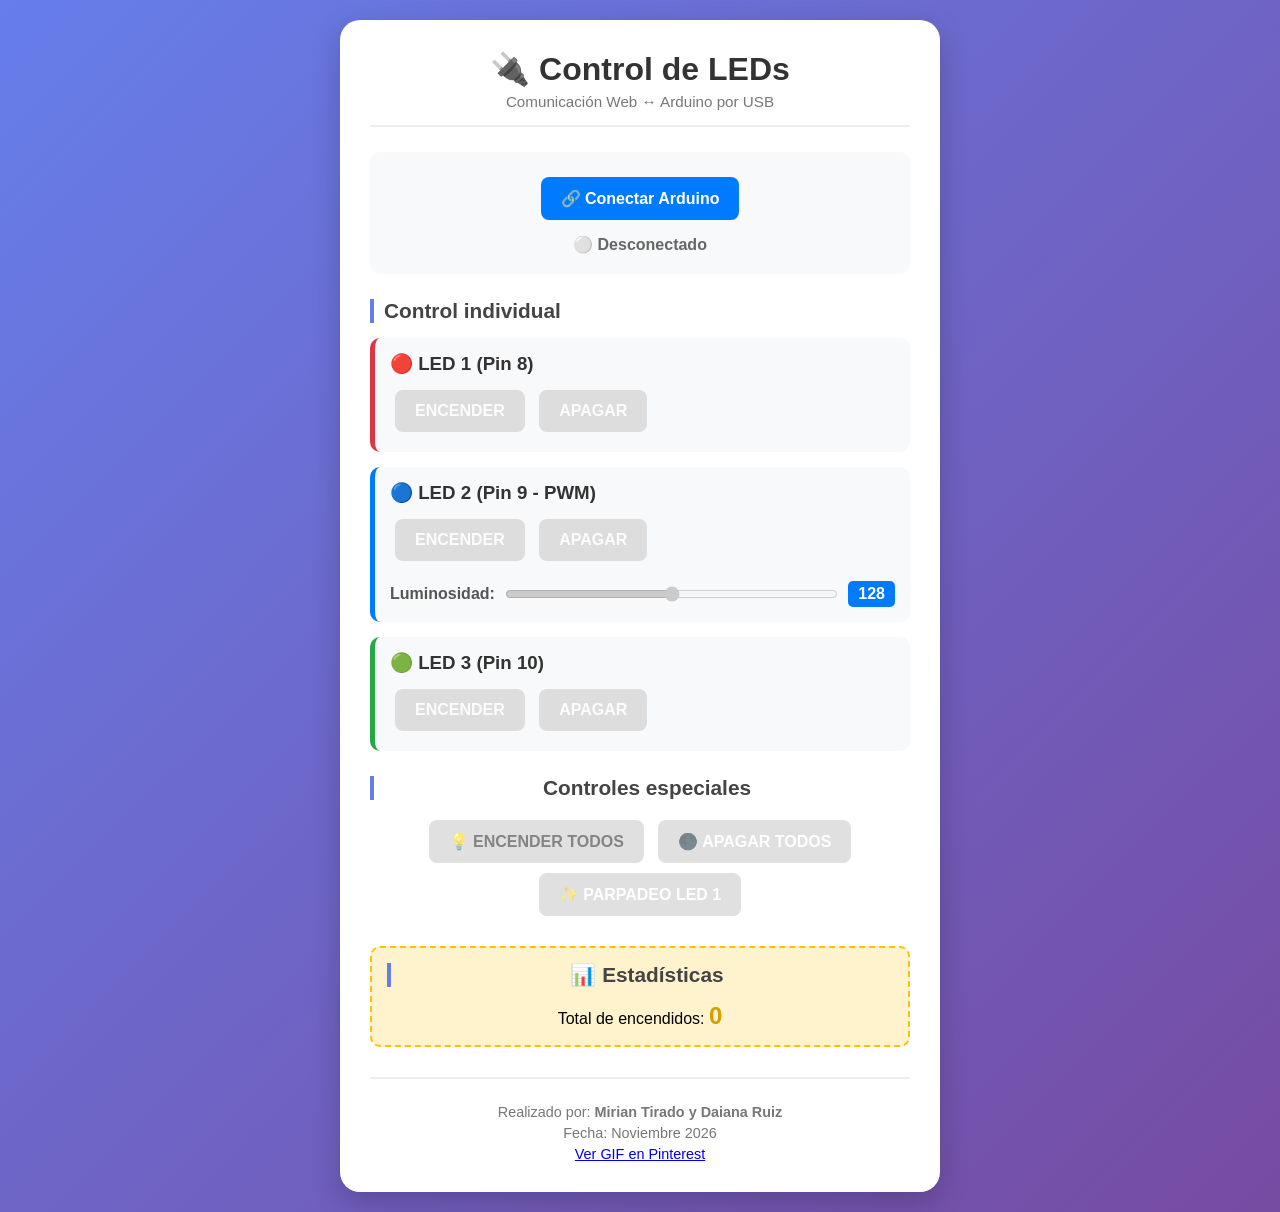
==== index.html @ 589ca1a9 "Update footer authors and embed Pinterest GIF" ====
<!DOCTYPE html>
<html lang="es">
<head>
    <!-- Codificación de caracteres para que se vean bien los acentos y la ñ -->
    <meta charset="UTF-8">
    
    <!-- Hace la página responsive en móviles -->
    <meta name="viewport" content="width=device-width, initial-scale=1.0">
    
    <!-- Título que aparece en la pestaña del navegador -->
    <title>Control LEDs Arduino</title>
    
    <!-- Enlace a la hoja de estilos externa -->
    <link rel="stylesheet" href="estilos.css">
</head>
<body>
    <!-- Contenedor principal de la aplicación -->
    <div class="container">
        
        <!-- Cabecera con el título -->
        <header>
            <h1>🔌 Control de LEDs</h1>
            <p class="subtitle">Comunicación Web ↔ Arduino por USB</p>
        </header>

        <!-- ============================================ -->
        <!-- SECCIÓN DE CONEXIÓN CON ARDUINO              -->
        <!-- ============================================ -->
        <section class="conexion">
            <!-- Botón que dispara la Web Serial API -->
            <button id="btnConnect" class="btn btn-connect">
                🔗 Conectar Arduino
            </button>
            <!-- Mensaje que muestra el estado de la conexión -->
            <p id="status" class="status-msg">⚪ Desconectado</p>
        </section>

        <!-- ============================================ -->
        <!-- SECCIÓN DE CONTROL INDIVIDUAL DE CADA LED    -->
        <!-- ============================================ -->
        <section class="controles">
            <h2>Control individual</h2>
            
            <!-- Controles del LED 1 (Rojo) -->
            <div class="led-control led1">
                <h3>🔴 LED 1 (Pin 8)</h3>
                <button class="btn btn-on" data-cmd="ON1" disabled>ENCENDER</button>
                <button class="btn btn-off" data-cmd="OFF1" disabled>APAGAR</button>
            </div>

            <!-- Controles del LED 2 (Azul) - También tiene PWM -->
            <div class="led-control led2">
                <h3>🔵 LED 2 (Pin 9 - PWM)</h3>
                <button class="btn btn-on" data-cmd="ON2" disabled>ENCENDER</button>
                <button class="btn btn-off" data-cmd="OFF2" disabled>APAGAR</button>
                
                <!-- Slider para regular luminosidad (Actividad 7) -->
                <div class="slider-container">
                    <label for="sliderPWM">Luminosidad:</label>
                    <input type="range" id="sliderPWM" min="0" max="255" value="128" disabled>
                    <span id="valorPWM">128</span>
                </div>
            </div>

            <!-- Controles del LED 3 (Verde) -->
            <div class="led-control led3">
                <h3>🟢 LED 3 (Pin 10)</h3>
                <button class="btn btn-on" data-cmd="ON3" disabled>ENCENDER</button>
                <button class="btn btn-off" data-cmd="OFF3" disabled>APAGAR</button>
            </div>
        </section>

        <!-- ============================================ -->
        <!-- SECCIÓN DE CONTROLES ESPECIALES              -->
        <!-- ============================================ -->
        <section class="controles-especiales">
            <h2>Controles especiales</h2>
            
            <!-- Botón para encender TODOS los LEDs a la vez (Actividad 4) -->
            <button class="btn btn-all-on" data-cmd="ALLON" disabled>
                💡 ENCENDER TODOS
            </button>
            <button class="btn btn-all-off" data-cmd="ALLOFF" disabled>
                🌑 APAGAR TODOS
            </button>
            
            <!-- Botón de parpadeo (Actividad 5) -->
            <button class="btn btn-blink" data-cmd="BLINK" disabled>
                ✨ PARPADEO LED 1
            </button>
        </section>

        <!-- ============================================ -->
        <!-- CONTADOR DE ENCENDIDOS (Actividad 6)         -->
        <!-- ============================================ -->
        <section class="contador">
            <h2>📊 Estadísticas</h2>
            <p>Total de encendidos: <span id="contador" class="contador-num">0</span></p>
        </section>

        <!-- ============================================ -->
        <!-- PIE DE PÁGINA (Actividad 8)                  -->
        <!-- ============================================ -->
        <footer>
            <p>Realizado por: <strong>Mirian Tirado y Daiana Ruiz</strong></p>
            <p>Fecha: Noviembre 2026</p>
            <!-- Pin animado de Pinterest -->
            <a data-pin-do="embedPin" data-pin-width="medium" href="https://www.pinterest.com/pin/815644182489965986/">
                Ver GIF en Pinterest
            </a>
        </footer>
    </div>

    <!-- Enlace al script JavaScript externo -->
    <script src="script.js"></script>
    <!-- Carga el widget oficial de Pinterest para mostrar el pin -->
    <script async defer src="https://assets.pinterest.com/js/pinit.js"></script>
</body>
</html>
---- estilos.css ----
/* ============================================ */
/* RESET Y ESTILOS BASE                         */
/* ============================================ */

/* Eliminamos márgenes por defecto y configuramos la fuente */
* {
    margin: 0;
    padding: 0;
    box-sizing: border-box;
}

/* Fondo general de la página con degradado suave */
body {
    font-family: 'Segoe UI', Tahoma, Geneva, Verdana, sans-serif;
    background: linear-gradient(135deg, #667eea 0%, #764ba2 100%);
    min-height: 100vh;
    padding: 20px;
    display: flex;
    justify-content: center;
    align-items: flex-start;
}

/* ============================================ */
/* CONTENEDOR PRINCIPAL                         */
/* ============================================ */

/* Caja blanca centrada que contiene toda la app */
.container {
    background: white;
    padding: 30px;
    border-radius: 20px;
    box-shadow: 0 10px 30px rgba(0, 0, 0, 0.2);
    max-width: 600px;
    width: 100%;
}

/* ============================================ */
/* CABECERA                                     */
/* ============================================ */

/* Título principal centrado */
header {
    text-align: center;
    margin-bottom: 25px;
    border-bottom: 2px solid #eee;
    padding-bottom: 15px;
}

header h1 {
    color: #333;
    font-size: 2rem;
}

/* Subtítulo en gris más claro */
.subtitle {
    color: #777;
    font-size: 0.95rem;
    margin-top: 5px;
}

/* ============================================ */
/* SECCIÓN DE CONEXIÓN                          */
/* ============================================ */

.conexion {
    text-align: center;
    margin-bottom: 25px;
    padding: 20px;
    background: #f8f9fa;
    border-radius: 10px;
}

/* ============================================ */
/* BOTONES BASE                                 */
/* ============================================ */

/* Estilo común para todos los botones */
.btn {
    padding: 12px 20px;
    margin: 5px;
    border: none;
    border-radius: 8px;
    cursor: pointer;
    font-size: 1rem;
    font-weight: bold;
    color: white;
    transition: all 0.2s ease; /* Animación suave al pasar el ratón */
}

/* Efecto al pasar el ratón por encima */
.btn:hover:not(:disabled) {
    transform: translateY(-2px);
    box-shadow: 0 4px 8px rgba(0, 0, 0, 0.2);
}

/* Efecto al hacer click */
.btn:active:not(:disabled) {
    transform: translateY(0);
}

/* Estado deshabilitado (cuando no hay conexión) */
.btn:disabled {
    background-color: #ccc !important;
    cursor: not-allowed;
    opacity: 0.6;
}

/* ============================================ */
/* COLORES ESPECÍFICOS DE BOTONES               */
/* ============================================ */

.btn-connect { background-color: #007bff; }
.btn-on      { background-color: #28a745; }
.btn-off     { background-color: #dc3545; }
.btn-all-on  { background-color: #ffc107; color: #333; }
.btn-all-off { background-color: #6c757d; }
.btn-blink   { background-color: #17a2b8; }

/* ============================================ */
/* MENSAJE DE ESTADO                            */
/* ============================================ */

.status-msg {
    margin-top: 10px;
    font-size: 1rem;
    font-weight: bold;
    color: #666;
}

/* ============================================ */
/* SECCIONES DE CONTROLES                       */
/* ============================================ */

section {
    margin-bottom: 25px;
}

section h2 {
    color: #444;
    font-size: 1.3rem;
    margin-bottom: 15px;
    border-left: 4px solid #667eea;
    padding-left: 10px;
}

/* Cada bloque de control de LED */
.led-control {
    background: #f8f9fa;
    padding: 15px;
    border-radius: 10px;
    margin-bottom: 15px;
    border-left: 5px solid #667eea;
}

.led-control h3 {
    margin-bottom: 10px;
    color: #333;
}

/* Bordes de colores según el LED */
.led1 { border-left-color: #dc3545; }
.led2 { border-left-color: #007bff; }
.led3 { border-left-color: #28a745; }

/* ============================================ */
/* SLIDER DE PWM                                */
/* ============================================ */

.slider-container {
    margin-top: 15px;
    display: flex;
    align-items: center;
    gap: 10px;
    flex-wrap: wrap;
}

.slider-container label {
    font-weight: bold;
    color: #555;
}

/* Estilo del slider (rango) */
#sliderPWM {
    flex: 1;
    min-width: 150px;
    accent-color: #007bff; /* Color del thumb en navegadores modernos */
}

/* Número que muestra el valor actual del slider */
#valorPWM {
    background: #007bff;
    color: white;
    padding: 4px 10px;
    border-radius: 5px;
    font-weight: bold;
    min-width: 45px;
    text-align: center;
}

/* ============================================ */
/* CONTROLES ESPECIALES                         */
/* ============================================ */

.controles-especiales {
    text-align: center;
}

/* ============================================ */
/* CONTADOR                                     */
/* ============================================ */

.contador {
    text-align: center;
    background: #fff3cd;
    padding: 15px;
    border-radius: 10px;
    border: 2px dashed #ffc107;
}

.contador-num {
    font-size: 1.5rem;
    color: #d39e00;
    font-weight: bold;
}

/* ============================================ */
/* PIE DE PÁGINA                                */
/* ============================================ */

footer {
    margin-top: 30px;
    padding-top: 20px;
    border-top: 2px solid #eee;
    text-align: center;
    color: #777;
    font-size: 0.9rem;
}

footer p {
    margin: 5px 0;
}

/* GIF del pie de página */
.gif-footer {
    margin-top: 10px;
    width: 120px;
    border-radius: 10px;
    border: 3px solid #667eea;
}

/* ============================================ */
/* RESPONSIVE: ADAPTACIÓN A MÓVILES             */
/* ============================================ */

@media (max-width: 500px) {
    header h1 { font-size: 1.5rem; }
    .btn { width: 100%; margin: 5px 0; }
}
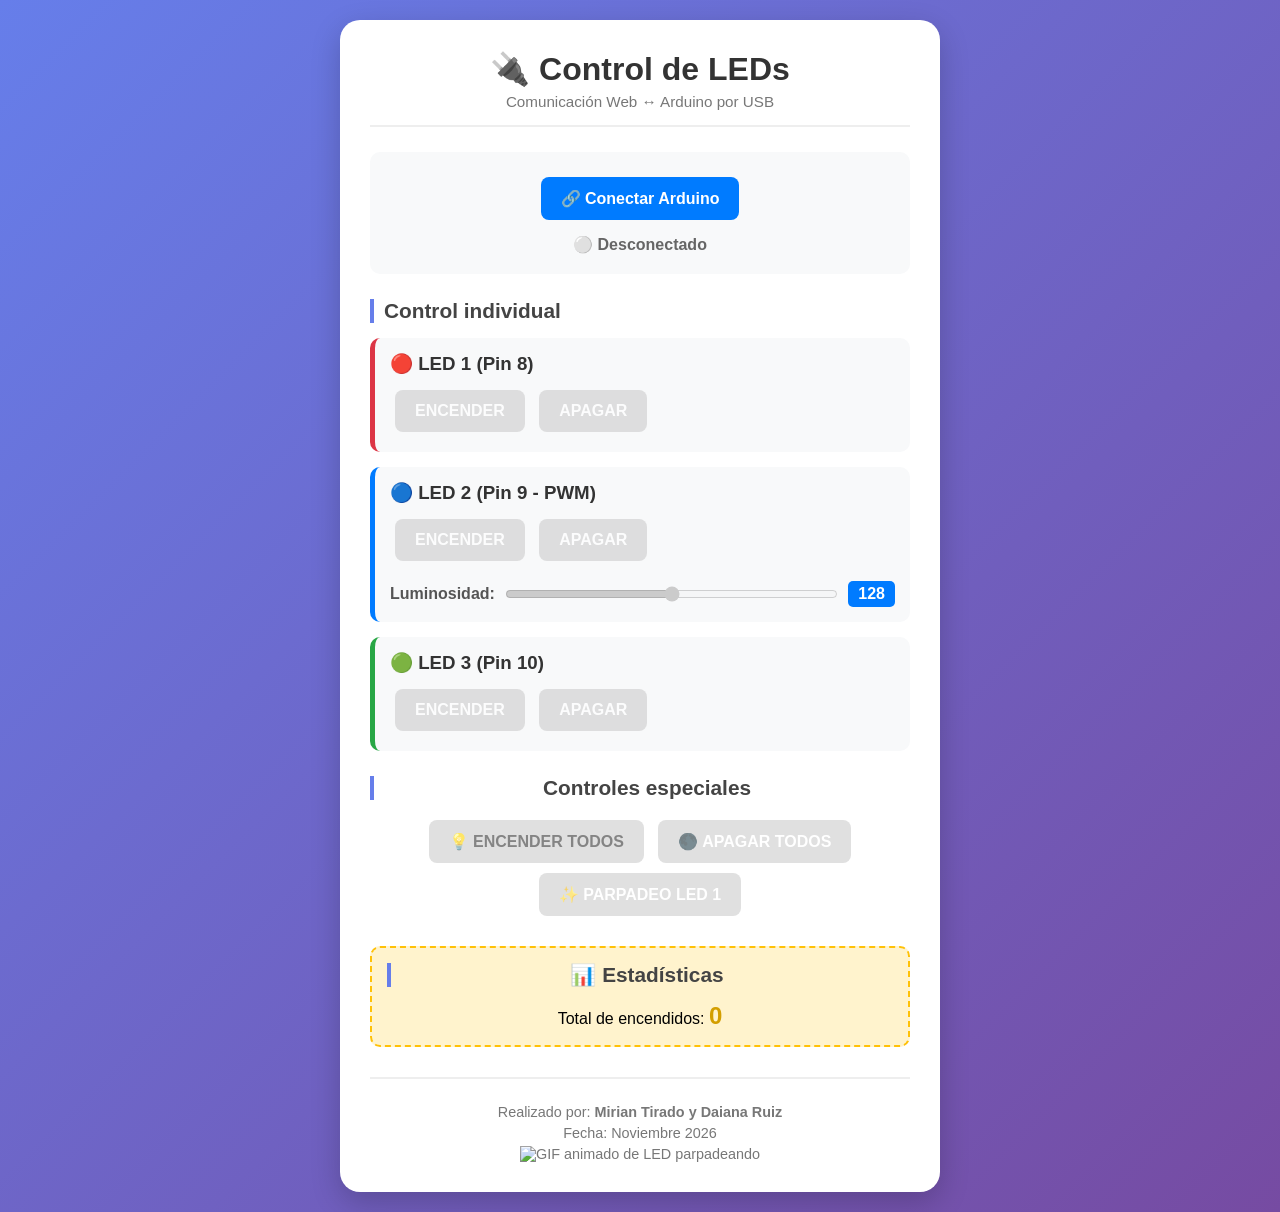
==== commit bb6a1713: "Replace Pinterest embed with real GIF asset" ====
--- a/index.html
+++ b/index.html
@@ -104,16 +104,15 @@
         <footer>
             <p>Realizado por: <strong>Mirian Tirado y Daiana Ruiz</strong></p>
             <p>Fecha: Noviembre 2026</p>
-            <!-- Pin animado de Pinterest -->
-            <a data-pin-do="embedPin" data-pin-width="medium" href="https://www.pinterest.com/pin/815644182489965986/">
-                Ver GIF en Pinterest
-            </a>
+            <!-- GIF animado real de LED parpadeando -->
+            <img src="https://media.giphy.com/media/EICh6TFvKqVtm/giphy.gif"
+                 alt="GIF animado de LED parpadeando"
+                 width="220"
+                 loading="lazy">
         </footer>
     </div>
 
     <!-- Enlace al script JavaScript externo -->
     <script src="script.js"></script>
-    <!-- Carga el widget oficial de Pinterest para mostrar el pin -->
-    <script async defer src="https://assets.pinterest.com/js/pinit.js"></script>
 </body>
 </html>
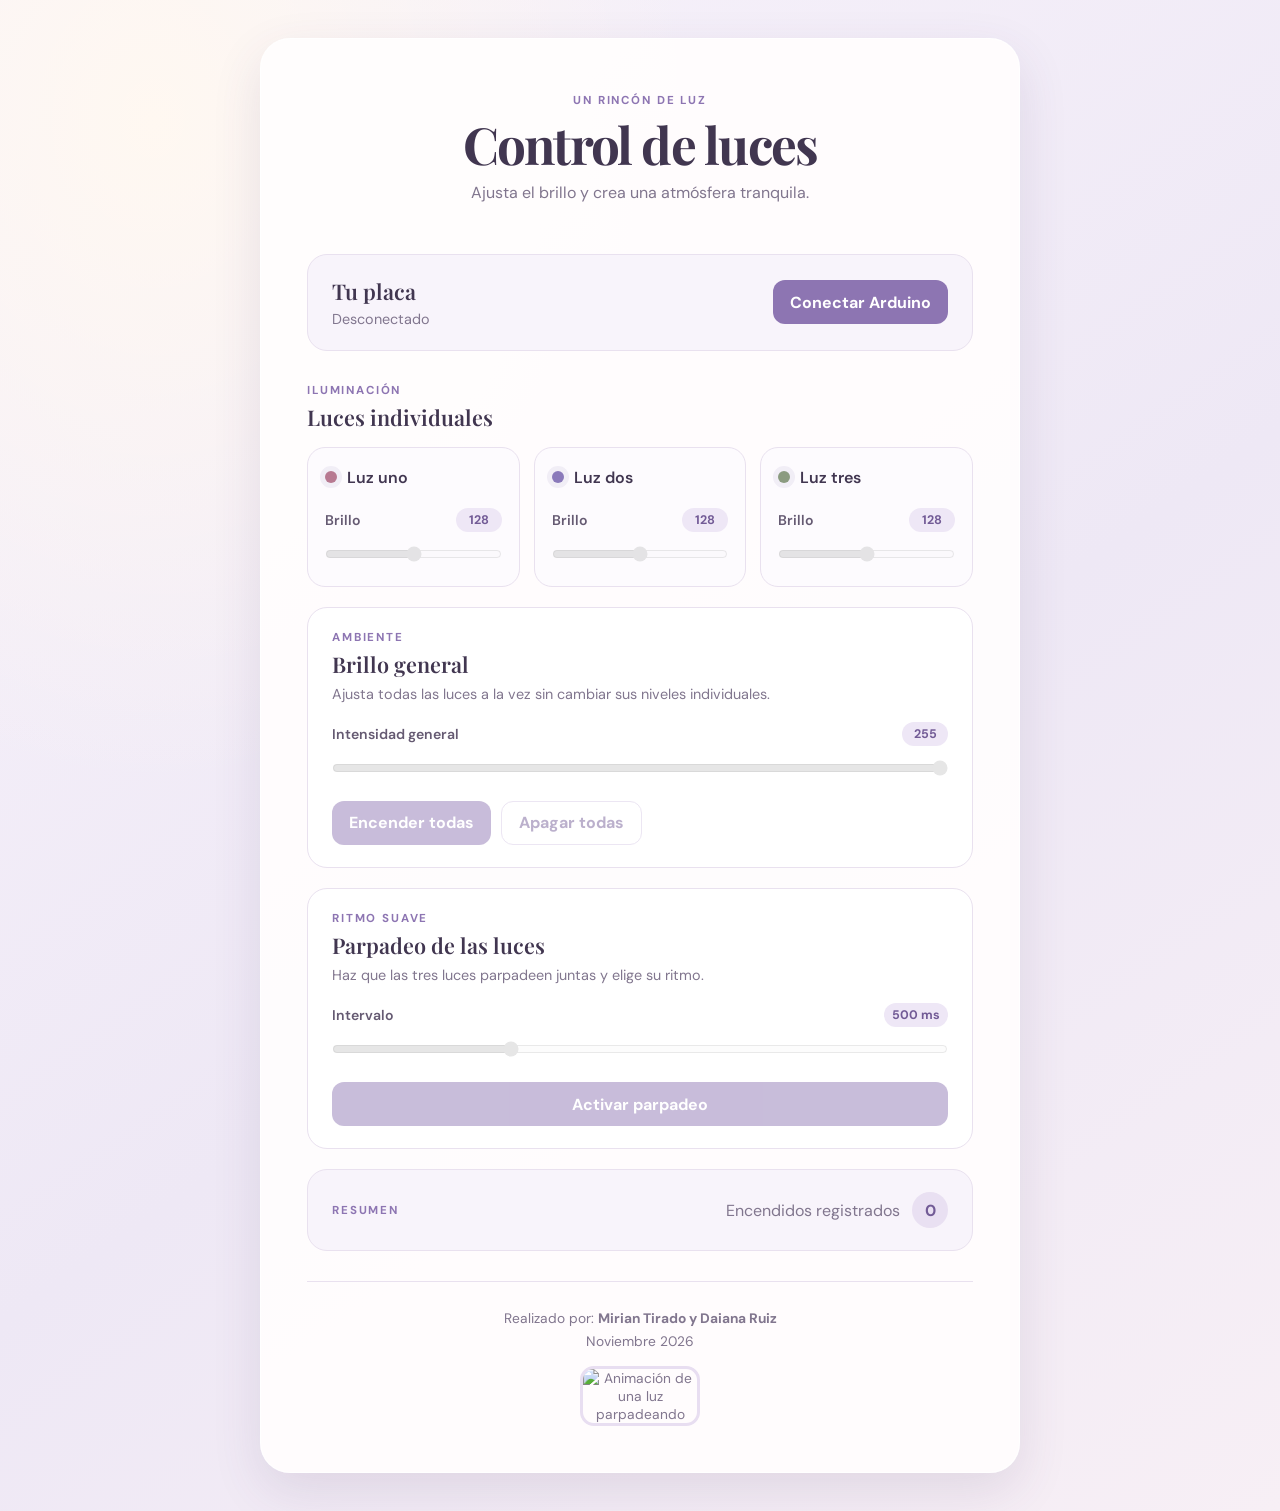
==== commit 7bda27f9: "Restyle LED controller in cozy pastel purple and add brightness and blink sliders" ====
--- a/index.html
+++ b/index.html
@@ -1,118 +1,88 @@
 <!DOCTYPE html>
 <html lang="es">
 <head>
-    <!-- Codificación de caracteres para que se vean bien los acentos y la ñ -->
     <meta charset="UTF-8">
-    
-    <!-- Hace la página responsive en móviles -->
     <meta name="viewport" content="width=device-width, initial-scale=1.0">
-    
-    <!-- Título que aparece en la pestaña del navegador -->
-    <title>Control LEDs Arduino</title>
-    
-    <!-- Enlace a la hoja de estilos externa -->
+    <meta name="theme-color" content="#f4effa">
+    <title>Control de luces | Arduino</title>
     <link rel="stylesheet" href="estilos.css">
 </head>
 <body>
-    <!-- Contenedor principal de la aplicación -->
-    <div class="container">
-        
-        <!-- Cabecera con el título -->
-        <header>
-            <h1>🔌 Control de LEDs</h1>
-            <p class="subtitle">Comunicación Web ↔ Arduino por USB</p>
+    <main class="container">
+        <header class="hero">
+            <p class="eyebrow">UN RINCÓN DE LUZ</p>
+            <h1>Control de luces</h1>
+            <p class="subtitle">Ajusta el brillo y crea una atmósfera tranquila.</p>
         </header>
 
-        <!-- ============================================ -->
-        <!-- SECCIÓN DE CONEXIÓN CON ARDUINO              -->
-        <!-- ============================================ -->
-        <section class="conexion">
-            <!-- Botón que dispara la Web Serial API -->
-            <button id="btnConnect" class="btn btn-connect">
-                🔗 Conectar Arduino
-            </button>
-            <!-- Mensaje que muestra el estado de la conexión -->
-            <p id="status" class="status-msg">⚪ Desconectado</p>
+        <section class="connection-card" aria-label="Conexión con Arduino">
+            <div>
+                <h2>Tu placa</h2>
+                <p id="status" class="status-msg" aria-live="polite">Desconectado</p>
+            </div>
+            <button id="btnConnect" class="btn btn-connect">Conectar Arduino</button>
         </section>
 
-        <!-- ============================================ -->
-        <!-- SECCIÓN DE CONTROL INDIVIDUAL DE CADA LED    -->
-        <!-- ============================================ -->
-        <section class="controles">
-            <h2>Control individual</h2>
-            
-            <!-- Controles del LED 1 (Rojo) -->
-            <div class="led-control led1">
-                <h3>🔴 LED 1 (Pin 8)</h3>
-                <button class="btn btn-on" data-cmd="ON1" disabled>ENCENDER</button>
-                <button class="btn btn-off" data-cmd="OFF1" disabled>APAGAR</button>
+        <section class="controls-section">
+            <div class="section-heading">
+                <p class="eyebrow">ILUMINACIÓN</p>
+                <h2>Luces individuales</h2>
             </div>
-
-            <!-- Controles del LED 2 (Azul) - También tiene PWM -->
-            <div class="led-control led2">
-                <h3>🔵 LED 2 (Pin 9 - PWM)</h3>
-                <button class="btn btn-on" data-cmd="ON2" disabled>ENCENDER</button>
-                <button class="btn btn-off" data-cmd="OFF2" disabled>APAGAR</button>
-                
-                <!-- Slider para regular luminosidad (Actividad 7) -->
-                <div class="slider-container">
-                    <label for="sliderPWM">Luminosidad:</label>
-                    <input type="range" id="sliderPWM" min="0" max="255" value="128" disabled>
-                    <span id="valorPWM">128</span>
-                </div>
-            </div>
-
-            <!-- Controles del LED 3 (Verde) -->
-            <div class="led-control led3">
-                <h3>🟢 LED 3 (Pin 10)</h3>
-                <button class="btn btn-on" data-cmd="ON3" disabled>ENCENDER</button>
-                <button class="btn btn-off" data-cmd="OFF3" disabled>APAGAR</button>
+            <div class="led-grid">
+                <article class="led-card led1">
+                    <div class="card-heading"><span class="color-dot" aria-hidden="true"></span><h3>Luz uno</h3></div>
+                    <label for="sliderLED1">Brillo <output id="valorLED1">128</output></label>
+                    <input class="range-input" type="range" id="sliderLED1" min="0" max="255" value="128" disabled>
+                </article>
+                <article class="led-card led2">
+                    <div class="card-heading"><span class="color-dot" aria-hidden="true"></span><h3>Luz dos</h3></div>
+                    <label for="sliderLED2">Brillo <output id="valorLED2">128</output></label>
+                    <input class="range-input" type="range" id="sliderLED2" min="0" max="255" value="128" disabled>
+                </article>
+                <article class="led-card led3">
+                    <div class="card-heading"><span class="color-dot" aria-hidden="true"></span><h3>Luz tres</h3></div>
+                    <label for="sliderLED3">Brillo <output id="valorLED3">128</output></label>
+                    <input class="range-input" type="range" id="sliderLED3" min="0" max="255" value="128" disabled>
+                </article>
             </div>
         </section>
 
-        <!-- ============================================ -->
-        <!-- SECCIÓN DE CONTROLES ESPECIALES              -->
-        <!-- ============================================ -->
-        <section class="controles-especiales">
-            <h2>Controles especiales</h2>
-            
-            <!-- Botón para encender TODOS los LEDs a la vez (Actividad 4) -->
-            <button class="btn btn-all-on" data-cmd="ALLON" disabled>
-                💡 ENCENDER TODOS
-            </button>
-            <button class="btn btn-all-off" data-cmd="ALLOFF" disabled>
-                🌑 APAGAR TODOS
-            </button>
-            
-            <!-- Botón de parpadeo (Actividad 5) -->
-            <button class="btn btn-blink" data-cmd="BLINK" disabled>
-                ✨ PARPADEO LED 1
-            </button>
+        <section class="master-card">
+            <div class="section-heading">
+                <p class="eyebrow">AMBIENTE</p>
+                <h2>Brillo general</h2>
+                <p class="helper-text">Ajusta todas las luces a la vez sin cambiar sus niveles individuales.</p>
+            </div>
+            <label for="sliderMaster">Intensidad general <output id="valorMaster">255</output></label>
+            <input class="range-input" type="range" id="sliderMaster" min="0" max="255" value="255" disabled>
+            <div class="button-row">
+                <button class="btn btn-soft" data-cmd="ALLON" disabled>Encender todas</button>
+                <button class="btn btn-outline" data-cmd="ALLOFF" disabled>Apagar todas</button>
+            </div>
         </section>
 
-        <!-- ============================================ -->
-        <!-- CONTADOR DE ENCENDIDOS (Actividad 6)         -->
-        <!-- ============================================ -->
-        <section class="contador">
-            <h2>📊 Estadísticas</h2>
-            <p>Total de encendidos: <span id="contador" class="contador-num">0</span></p>
+        <section class="blink-card">
+            <div class="section-heading">
+                <p class="eyebrow">RITMO SUAVE</p>
+                <h2>Parpadeo de las luces</h2>
+                <p class="helper-text">Haz que las tres luces parpadeen juntas y elige su ritmo.</p>
+            </div>
+            <label for="sliderBlink">Intervalo <output id="valorBlink">500 ms</output></label>
+            <input class="range-input" type="range" id="sliderBlink" min="100" max="1500" step="50" value="500" disabled>
+            <button id="btnBlink" class="btn btn-blink" disabled>Activar parpadeo</button>
         </section>
 
-        <!-- ============================================ -->
-        <!-- PIE DE PÁGINA (Actividad 8)                  -->
-        <!-- ============================================ -->
+        <section class="counter-card" aria-live="polite">
+            <p class="eyebrow">RESUMEN</p>
+            <p>Encendidos registrados <strong id="contador">0</strong></p>
+        </section>
+
         <footer>
             <p>Realizado por: <strong>Mirian Tirado y Daiana Ruiz</strong></p>
-            <p>Fecha: Noviembre 2026</p>
-            <!-- GIF animado real de LED parpadeando -->
-            <img src="https://media.giphy.com/media/EICh6TFvKqVtm/giphy.gif"
-                 alt="GIF animado de LED parpadeando"
-                 width="220"
-                 loading="lazy">
+            <p>Noviembre 2026</p>
+            <img class="gif-footer" src="https://media.giphy.com/media/EICh6TFvKqVtm/giphy.gif" alt="Animación de una luz parpadeando" loading="lazy">
         </footer>
-    </div>
-
-    <!-- Enlace al script JavaScript externo -->
+    </main>
     <script src="script.js"></script>
 </body>
 </html>
--- a/estilos.css
+++ b/estilos.css
@@ -1,258 +1,102 @@
-/* ============================================ */
-/* RESET Y ESTILOS BASE                         */
-/* ============================================ */
+@import url('https://fonts.googleapis.com/css2?family=DM+Sans:wght@400;500;600;700&family=Playfair+Display:wght@600;700&display=swap');
 
-/* Eliminamos márgenes por defecto y configuramos la fuente */
-* {
-    margin: 0;
-    padding: 0;
-    box-sizing: border-box;
+:root {
+    color-scheme: light;
+    --ink: #413650;
+    --muted: #81768e;
+    --lavender: #8d75b2;
+    --lavender-dark: #725b96;
+    --lavender-light: #eee7f6;
+    --line: #e9e1ef;
+    --surface: #fffdfd;
+    --shadow: 0 18px 50px rgba(82, 61, 105, .12);
 }
 
-/* Fondo general de la página con degradado suave */
+* { box-sizing: border-box; }
+
 body {
-    font-family: 'Segoe UI', Tahoma, Geneva, Verdana, sans-serif;
-    background: linear-gradient(135deg, #667eea 0%, #764ba2 100%);
+    margin: 0;
     min-height: 100vh;
-    padding: 20px;
+    padding: 38px 18px;
     display: flex;
     justify-content: center;
-    align-items: flex-start;
+    background: radial-gradient(ellipse at 12% 8%, #fff8f1 0, transparent 34%),
+                linear-gradient(145deg, #f8f3fb 0%, #eee8f5 55%, #f7eff5 100%);
+    color: var(--ink);
+    font-family: 'DM Sans', 'Segoe UI', sans-serif;
 }
 
-/* ============================================ */
-/* CONTENEDOR PRINCIPAL                         */
-/* ============================================ */
+button, input { font: inherit; }
+.container {
+    width: min(100%, 760px);
+    padding: clamp(22px, 5vw, 46px);
+    border: 1px solid rgba(255,255,255,.9);
+    border-radius: 30px;
+    background: rgba(255,253,253,.94);
+    box-shadow: var(--shadow);
+}
+.hero { text-align: center; padding: 8px 0 28px; }
+.eyebrow { margin: 0 0 8px; color: var(--lavender); font-size: .72rem; font-weight: 700; letter-spacing: .16em; }
+h1, h2, h3, p { margin-top: 0; }
+h1 { margin-bottom: 8px; font: 700 clamp(2.1rem, 7vw, 3.2rem)/1.1 'Playfair Display', Georgia, serif; letter-spacing: -.035em; }
+.subtitle, .helper-text { color: var(--muted); line-height: 1.6; }
+.subtitle { margin-bottom: 0; }
+section { margin-top: 20px; }
+.connection-card, .master-card, .blink-card, .counter-card {
+    padding: 22px 24px;
+    border: 1px solid var(--line);
+    border-radius: 20px;
+    background: #fff;
+}
+.connection-card { display: flex; align-items: center; justify-content: space-between; gap: 18px; background: #f8f4fb; }
+.connection-card h2, .section-heading h2 { margin-bottom: 5px; font: 600 1.35rem 'Playfair Display', Georgia, serif; }
+.status-msg { margin: 0; color: var(--muted); font-size: .9rem; }
+.status-msg[data-state="connected"] { color: #567b67; }
+.status-msg[data-state="error"] { color: #a64e68; }
+.controls-section { margin-top: 32px; }
+.section-heading { margin-bottom: 16px; }
+.section-heading .eyebrow { margin-bottom: 5px; }
+.section-heading h2 { margin-bottom: 5px; }
+.helper-text { margin-bottom: 0; font-size: .9rem; }
+.led-grid { display: grid; grid-template-columns: repeat(3, 1fr); gap: 14px; }
+.led-card { padding: 19px 17px; border: 1px solid var(--line); border-radius: 18px; background: #fdfbfe; }
+.card-heading { display: flex; align-items: center; gap: 10px; margin-bottom: 20px; }
+.card-heading h3 { margin: 0; font-size: 1rem; font-weight: 600; }
+.color-dot { width: 12px; height: 12px; border-radius: 50%; box-shadow: 0 0 0 5px rgba(141,117,178,.1); }
+.led1 .color-dot { background: #b77991; }
+.led2 .color-dot { background: #8a79ba; }
+.led3 .color-dot { background: #8b9b80; }
+label { display: flex; justify-content: space-between; align-items: center; gap: 10px; color: #655a72; font-size: .88rem; font-weight: 600; }
+output { min-width: 46px; padding: 4px 8px; border-radius: 999px; background: var(--lavender-light); color: var(--lavender-dark); text-align: center; font-size: .78rem; font-weight: 700; }
+.range-input { width: 100%; margin: 14px 0 0; accent-color: var(--lavender); cursor: pointer; }
+.range-input:disabled { cursor: not-allowed; opacity: .48; }
+.button-row { display: flex; gap: 10px; margin-top: 20px; }
+.btn { min-height: 44px; padding: 10px 17px; border: 0; border-radius: 12px; cursor: pointer; font-weight: 700; transition: transform .18s ease, box-shadow .18s ease, background .18s ease; }
+.btn:hover:not(:disabled) { transform: translateY(-2px); box-shadow: 0 7px 16px rgba(95,73,120,.16); }
+.btn:focus-visible, .range-input:focus-visible { outline: 3px solid #c7b5df; outline-offset: 3px; }
+.btn:disabled { cursor: not-allowed; opacity: .48; }
+.btn-connect, .btn-soft, .btn-blink { color: #fff; background: var(--lavender); }
+.btn-connect:hover:not(:disabled), .btn-soft:hover:not(:disabled), .btn-blink:hover:not(:disabled) { background: var(--lavender-dark); }
+.btn-outline { color: var(--lavender-dark); border: 1px solid #d8cbe7; background: #fff; }
+.btn-blink { width: 100%; margin-top: 20px; }
+.btn-blink.is-active { background: #6d8b78; }
+.counter-card { display: flex; align-items: center; justify-content: space-between; gap: 15px; background: #f8f4fb; }
+.counter-card .eyebrow { margin: 0; }
+.counter-card p:last-child { margin: 0; color: var(--muted); }
+.counter-card strong { display: inline-grid; place-items: center; min-width: 36px; min-height: 36px; margin-left: 8px; border-radius: 50%; background: #e9e0f2; color: var(--lavender-dark); }
+footer { margin-top: 30px; padding-top: 22px; border-top: 1px solid var(--line); text-align: center; color: var(--muted); font-size: .86rem; }
+footer p { margin: 5px 0; }
+.gif-footer { display: block; width: 120px; max-width: 100%; margin: 16px auto 0; border: 3px solid #e8def1; border-radius: 14px; }
 
-/* Caja blanca centrada que contiene toda la app */
-.container {
-    background: white;
-    padding: 30px;
-    border-radius: 20px;
-    box-shadow: 0 10px 30px rgba(0, 0, 0, 0.2);
-    max-width: 600px;
-    width: 100%;
+@media (max-width: 620px) {
+    body { padding: 16px 10px; }
+    .container { border-radius: 23px; }
+    .led-grid { grid-template-columns: 1fr; }
+    .connection-card { align-items: stretch; flex-direction: column; }
+    .btn-connect { width: 100%; }
 }
-
-/* ============================================ */
-/* CABECERA                                     */
-/* ============================================ */
-
-/* Título principal centrado */
-header {
-    text-align: center;
-    margin-bottom: 25px;
-    border-bottom: 2px solid #eee;
-    padding-bottom: 15px;
+@media (max-width: 420px) {
+    .button-row { flex-direction: column; }
+    .button-row .btn { width: 100%; }
+    .connection-card, .master-card, .blink-card, .counter-card { padding: 19px; }
 }
-
-header h1 {
-    color: #333;
-    font-size: 2rem;
-}
-
-/* Subtítulo en gris más claro */
-.subtitle {
-    color: #777;
-    font-size: 0.95rem;
-    margin-top: 5px;
-}
-
-/* ============================================ */
-/* SECCIÓN DE CONEXIÓN                          */
-/* ============================================ */
-
-.conexion {
-    text-align: center;
-    margin-bottom: 25px;
-    padding: 20px;
-    background: #f8f9fa;
-    border-radius: 10px;
-}
-
-/* ============================================ */
-/* BOTONES BASE                                 */
-/* ============================================ */
-
-/* Estilo común para todos los botones */
-.btn {
-    padding: 12px 20px;
-    margin: 5px;
-    border: none;
-    border-radius: 8px;
-    cursor: pointer;
-    font-size: 1rem;
-    font-weight: bold;
-    color: white;
-    transition: all 0.2s ease; /* Animación suave al pasar el ratón */
-}
-
-/* Efecto al pasar el ratón por encima */
-.btn:hover:not(:disabled) {
-    transform: translateY(-2px);
-    box-shadow: 0 4px 8px rgba(0, 0, 0, 0.2);
-}
-
-/* Efecto al hacer click */
-.btn:active:not(:disabled) {
-    transform: translateY(0);
-}
-
-/* Estado deshabilitado (cuando no hay conexión) */
-.btn:disabled {
-    background-color: #ccc !important;
-    cursor: not-allowed;
-    opacity: 0.6;
-}
-
-/* ============================================ */
-/* COLORES ESPECÍFICOS DE BOTONES               */
-/* ============================================ */
-
-.btn-connect { background-color: #007bff; }
-.btn-on      { background-color: #28a745; }
-.btn-off     { background-color: #dc3545; }
-.btn-all-on  { background-color: #ffc107; color: #333; }
-.btn-all-off { background-color: #6c757d; }
-.btn-blink   { background-color: #17a2b8; }
-
-/* ============================================ */
-/* MENSAJE DE ESTADO                            */
-/* ============================================ */
-
-.status-msg {
-    margin-top: 10px;
-    font-size: 1rem;
-    font-weight: bold;
-    color: #666;
-}
-
-/* ============================================ */
-/* SECCIONES DE CONTROLES                       */
-/* ============================================ */
-
-section {
-    margin-bottom: 25px;
-}
-
-section h2 {
-    color: #444;
-    font-size: 1.3rem;
-    margin-bottom: 15px;
-    border-left: 4px solid #667eea;
-    padding-left: 10px;
-}
-
-/* Cada bloque de control de LED */
-.led-control {
-    background: #f8f9fa;
-    padding: 15px;
-    border-radius: 10px;
-    margin-bottom: 15px;
-    border-left: 5px solid #667eea;
-}
-
-.led-control h3 {
-    margin-bottom: 10px;
-    color: #333;
-}
-
-/* Bordes de colores según el LED */
-.led1 { border-left-color: #dc3545; }
-.led2 { border-left-color: #007bff; }
-.led3 { border-left-color: #28a745; }
-
-/* ============================================ */
-/* SLIDER DE PWM                                */
-/* ============================================ */
-
-.slider-container {
-    margin-top: 15px;
-    display: flex;
-    align-items: center;
-    gap: 10px;
-    flex-wrap: wrap;
-}
-
-.slider-container label {
-    font-weight: bold;
-    color: #555;
-}
-
-/* Estilo del slider (rango) */
-#sliderPWM {
-    flex: 1;
-    min-width: 150px;
-    accent-color: #007bff; /* Color del thumb en navegadores modernos */
-}
-
-/* Número que muestra el valor actual del slider */
-#valorPWM {
-    background: #007bff;
-    color: white;
-    padding: 4px 10px;
-    border-radius: 5px;
-    font-weight: bold;
-    min-width: 45px;
-    text-align: center;
-}
-
-/* ============================================ */
-/* CONTROLES ESPECIALES                         */
-/* ============================================ */
-
-.controles-especiales {
-    text-align: center;
-}
-
-/* ============================================ */
-/* CONTADOR                                     */
-/* ============================================ */
-
-.contador {
-    text-align: center;
-    background: #fff3cd;
-    padding: 15px;
-    border-radius: 10px;
-    border: 2px dashed #ffc107;
-}
-
-.contador-num {
-    font-size: 1.5rem;
-    color: #d39e00;
-    font-weight: bold;
-}
-
-/* ============================================ */
-/* PIE DE PÁGINA                                */
-/* ============================================ */
-
-footer {
-    margin-top: 30px;
-    padding-top: 20px;
-    border-top: 2px solid #eee;
-    text-align: center;
-    color: #777;
-    font-size: 0.9rem;
-}
-
-footer p {
-    margin: 5px 0;
-}
-
-/* GIF del pie de página */
-.gif-footer {
-    margin-top: 10px;
-    width: 120px;
-    border-radius: 10px;
-    border: 3px solid #667eea;
-}
-
-/* ============================================ */
-/* RESPONSIVE: ADAPTACIÓN A MÓVILES             */
-/* ============================================ */
-
-@media (max-width: 500px) {
-    header h1 { font-size: 1.5rem; }
-    .btn { width: 100%; margin: 5px 0; }
-}
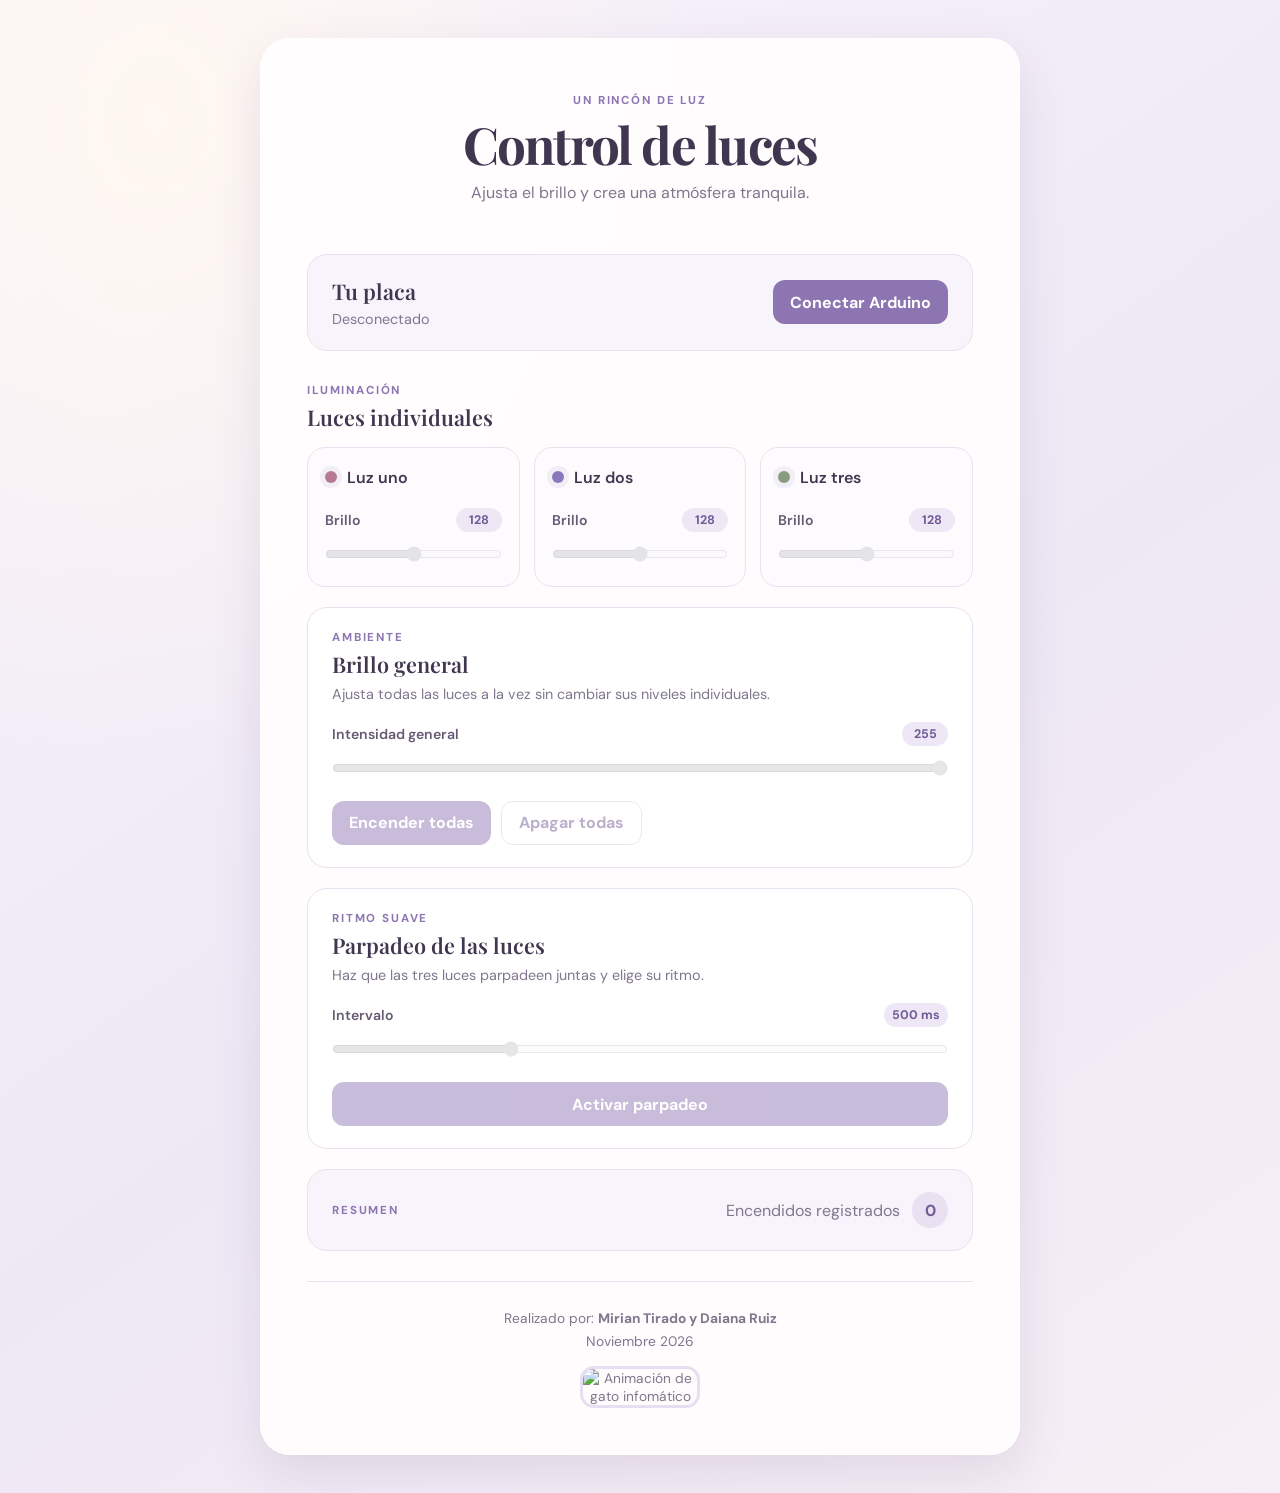
==== commit 7d6871bc: "Update footer GIF to new animation" ====
--- a/index.html
+++ b/index.html
@@ -80,7 +80,7 @@
         <footer>
             <p>Realizado por: <strong>Mirian Tirado y Daiana Ruiz</strong></p>
             <p>Noviembre 2026</p>
-            <img class="gif-footer" src="https://media.giphy.com/media/EICh6TFvKqVtm/giphy.gif" alt="Animación de una luz parpadeando" loading="lazy">
+            <img class="gif-footer" src="https://media.giphy.com/media/v1.Y2lkPTc5MGI3NjExdzhrcXVpdGF2aXY3YzBpbTJtMTJxOGs4NGE4bGFqNzMwMmQxNngxNCZlcD12MV9naWZzX3NlYXJjaCZjdD1n/JIX9t2j0ZTN9S/giphy.gif" alt="Animación de gato infomático" loading="lazy">
         </footer>
     </main>
     <script src="script.js"></script>
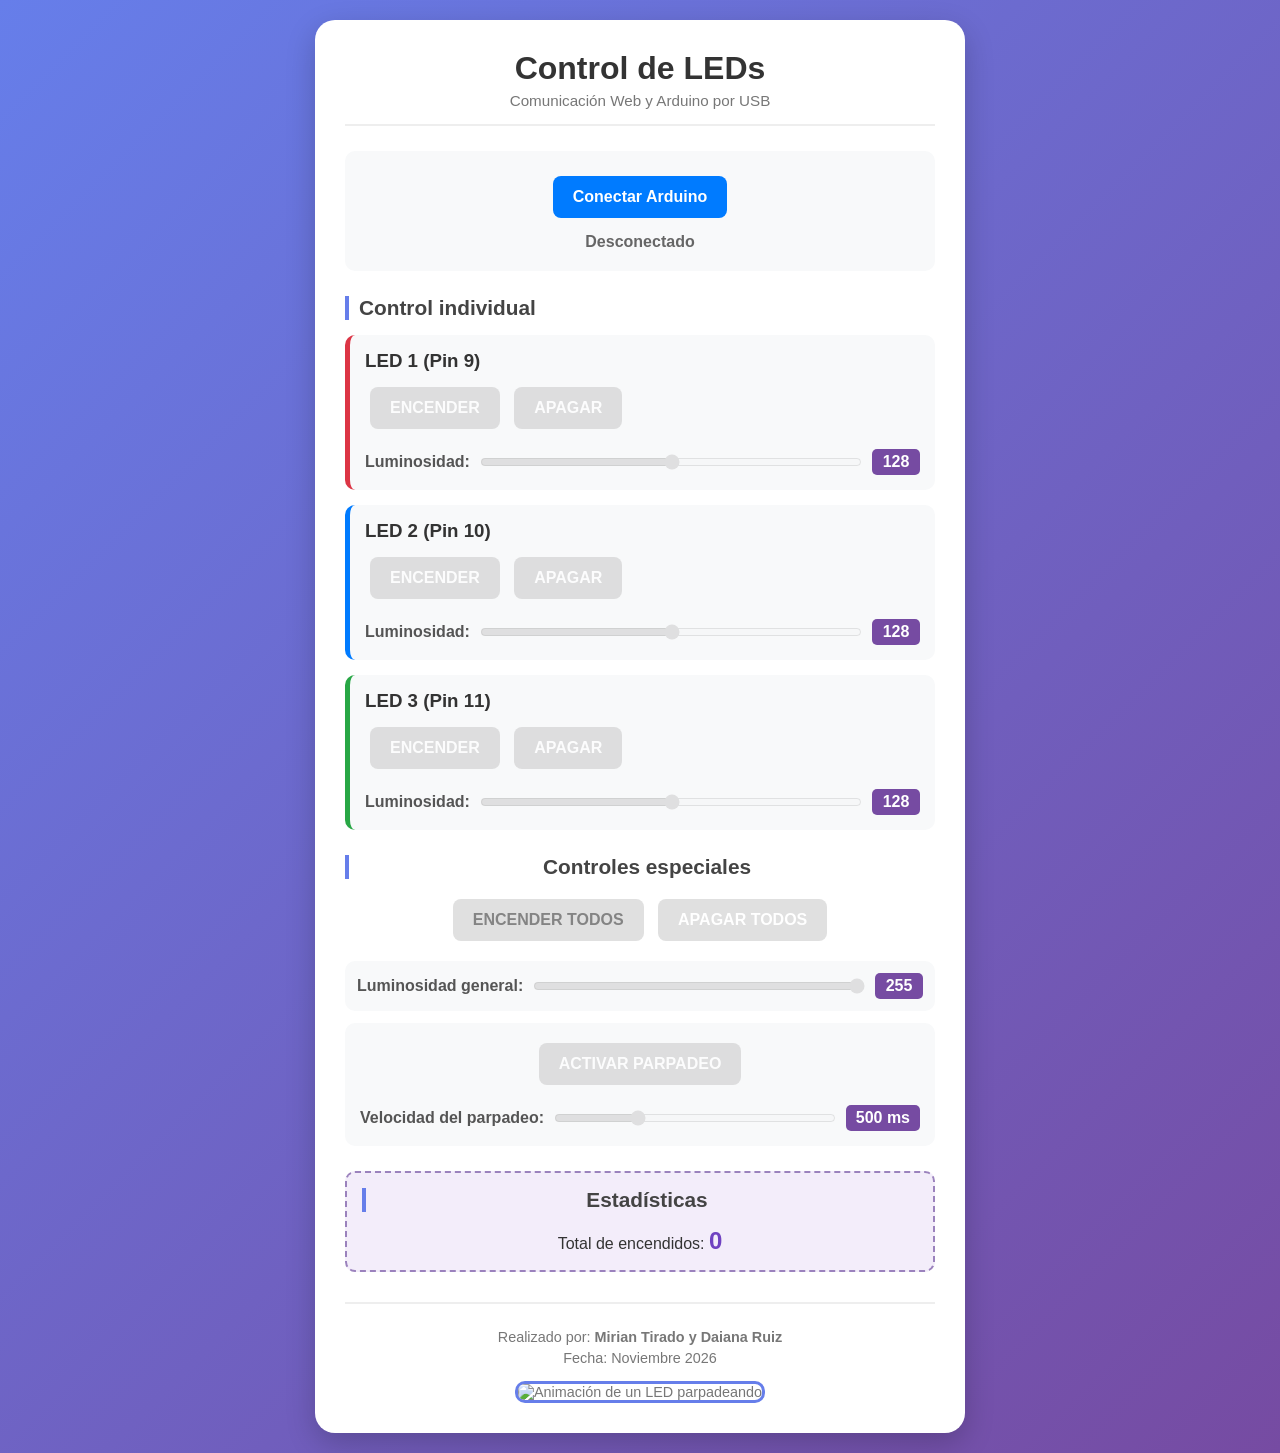
==== commit 1204e847: "Restore original controls and layout, remove emojis and add LED brightness, master and blink sliders" ====
--- a/index.html
+++ b/index.html
@@ -3,86 +3,89 @@
 <head>
     <meta charset="UTF-8">
     <meta name="viewport" content="width=device-width, initial-scale=1.0">
-    <meta name="theme-color" content="#f4effa">
-    <title>Control de luces | Arduino</title>
+    <title>Control LEDs Arduino</title>
     <link rel="stylesheet" href="estilos.css">
 </head>
 <body>
-    <main class="container">
-        <header class="hero">
-            <p class="eyebrow">UN RINCÓN DE LUZ</p>
-            <h1>Control de luces</h1>
-            <p class="subtitle">Ajusta el brillo y crea una atmósfera tranquila.</p>
+    <div class="container">
+        <header>
+            <h1>Control de LEDs</h1>
+            <p class="subtitle">Comunicación Web y Arduino por USB</p>
         </header>
 
-        <section class="connection-card" aria-label="Conexión con Arduino">
-            <div>
-                <h2>Tu placa</h2>
-                <p id="status" class="status-msg" aria-live="polite">Desconectado</p>
-            </div>
+        <section class="conexion">
             <button id="btnConnect" class="btn btn-connect">Conectar Arduino</button>
+            <p id="status" class="status-msg" aria-live="polite">Desconectado</p>
         </section>
 
-        <section class="controls-section">
-            <div class="section-heading">
-                <p class="eyebrow">ILUMINACIÓN</p>
-                <h2>Luces individuales</h2>
+        <section class="controles">
+            <h2>Control individual</h2>
+            <div class="led-control led1">
+                <h3>LED 1 (Pin 9)</h3>
+                <button class="btn btn-on" data-cmd="ON1" disabled>ENCENDER</button>
+                <button class="btn btn-off" data-cmd="OFF1" disabled>APAGAR</button>
+                <div class="slider-container">
+                    <label for="sliderLED1">Luminosidad:</label>
+                    <input type="range" id="sliderLED1" min="0" max="255" value="128" disabled>
+                    <output id="valorLED1">128</output>
+                </div>
             </div>
-            <div class="led-grid">
-                <article class="led-card led1">
-                    <div class="card-heading"><span class="color-dot" aria-hidden="true"></span><h3>Luz uno</h3></div>
-                    <label for="sliderLED1">Brillo <output id="valorLED1">128</output></label>
-                    <input class="range-input" type="range" id="sliderLED1" min="0" max="255" value="128" disabled>
-                </article>
-                <article class="led-card led2">
-                    <div class="card-heading"><span class="color-dot" aria-hidden="true"></span><h3>Luz dos</h3></div>
-                    <label for="sliderLED2">Brillo <output id="valorLED2">128</output></label>
-                    <input class="range-input" type="range" id="sliderLED2" min="0" max="255" value="128" disabled>
-                </article>
-                <article class="led-card led3">
-                    <div class="card-heading"><span class="color-dot" aria-hidden="true"></span><h3>Luz tres</h3></div>
-                    <label for="sliderLED3">Brillo <output id="valorLED3">128</output></label>
-                    <input class="range-input" type="range" id="sliderLED3" min="0" max="255" value="128" disabled>
-                </article>
+
+            <div class="led-control led2">
+                <h3>LED 2 (Pin 10)</h3>
+                <button class="btn btn-on" data-cmd="ON2" disabled>ENCENDER</button>
+                <button class="btn btn-off" data-cmd="OFF2" disabled>APAGAR</button>
+                <div class="slider-container">
+                    <label for="sliderLED2">Luminosidad:</label>
+                    <input type="range" id="sliderLED2" min="0" max="255" value="128" disabled>
+                    <output id="valorLED2">128</output>
+                </div>
+            </div>
+
+            <div class="led-control led3">
+                <h3>LED 3 (Pin 11)</h3>
+                <button class="btn btn-on" data-cmd="ON3" disabled>ENCENDER</button>
+                <button class="btn btn-off" data-cmd="OFF3" disabled>APAGAR</button>
+                <div class="slider-container">
+                    <label for="sliderLED3">Luminosidad:</label>
+                    <input type="range" id="sliderLED3" min="0" max="255" value="128" disabled>
+                    <output id="valorLED3">128</output>
+                </div>
             </div>
         </section>
 
-        <section class="master-card">
-            <div class="section-heading">
-                <p class="eyebrow">AMBIENTE</p>
-                <h2>Brillo general</h2>
-                <p class="helper-text">Ajusta todas las luces a la vez sin cambiar sus niveles individuales.</p>
+        <section class="controles-especiales">
+            <h2>Controles especiales</h2>
+            <button class="btn btn-all-on" data-cmd="ALLON" disabled>ENCENDER TODOS</button>
+            <button class="btn btn-all-off" data-cmd="ALLOFF" disabled>APAGAR TODOS</button>
+
+            <div class="slider-container master-slider">
+                <label for="sliderMaster">Luminosidad general:</label>
+                <input type="range" id="sliderMaster" min="0" max="255" value="255" disabled>
+                <output id="valorMaster">255</output>
             </div>
-            <label for="sliderMaster">Intensidad general <output id="valorMaster">255</output></label>
-            <input class="range-input" type="range" id="sliderMaster" min="0" max="255" value="255" disabled>
-            <div class="button-row">
-                <button class="btn btn-soft" data-cmd="ALLON" disabled>Encender todas</button>
-                <button class="btn btn-outline" data-cmd="ALLOFF" disabled>Apagar todas</button>
+
+            <div class="blink-control">
+                <button id="btnBlink" class="btn btn-blink" disabled>ACTIVAR PARPADEO</button>
+                <div class="slider-container">
+                    <label for="sliderBlink">Velocidad del parpadeo:</label>
+                    <input type="range" id="sliderBlink" min="100" max="1500" step="50" value="500" disabled>
+                    <output id="valorBlink">500 ms</output>
+                </div>
             </div>
         </section>
 
-        <section class="blink-card">
-            <div class="section-heading">
-                <p class="eyebrow">RITMO SUAVE</p>
-                <h2>Parpadeo de las luces</h2>
-                <p class="helper-text">Haz que las tres luces parpadeen juntas y elige su ritmo.</p>
-            </div>
-            <label for="sliderBlink">Intervalo <output id="valorBlink">500 ms</output></label>
-            <input class="range-input" type="range" id="sliderBlink" min="100" max="1500" step="50" value="500" disabled>
-            <button id="btnBlink" class="btn btn-blink" disabled>Activar parpadeo</button>
-        </section>
-
-        <section class="counter-card" aria-live="polite">
-            <p class="eyebrow">RESUMEN</p>
-            <p>Encendidos registrados <strong id="contador">0</strong></p>
+        <section class="contador">
+            <h2>Estadísticas</h2>
+            <p>Total de encendidos: <span id="contador" class="contador-num">0</span></p>
         </section>
 
         <footer>
             <p>Realizado por: <strong>Mirian Tirado y Daiana Ruiz</strong></p>
-            <p>Noviembre 2026</p>
-            <img class="gif-footer" src="https://media.giphy.com/media/v1.Y2lkPTc5MGI3NjExdzhrcXVpdGF2aXY3YzBpbTJtMTJxOGs4NGE4bGFqNzMwMmQxNngxNCZlcD12MV9naWZzX3NlYXJjaCZjdD1n/JIX9t2j0ZTN9S/giphy.gif" alt="Animación de gato infomático" loading="lazy">
+            <p>Fecha: Noviembre 2026</p>
+            <img class="gif-footer" src="https://media.giphy.com/media/EICh6TFvKqVtm/giphy.gif" alt="Animación de un LED parpadeando" loading="lazy">
         </footer>
-    </main>
+    </div>
     <script src="script.js"></script>
 </body>
 </html>
--- a/estilos.css
+++ b/estilos.css
@@ -1,102 +1,145 @@
-@import url('https://fonts.googleapis.com/css2?family=DM+Sans:wght@400;500;600;700&family=Playfair+Display:wght@600;700&display=swap');
-
-:root {
-    color-scheme: light;
-    --ink: #413650;
-    --muted: #81768e;
-    --lavender: #8d75b2;
-    --lavender-dark: #725b96;
-    --lavender-light: #eee7f6;
-    --line: #e9e1ef;
-    --surface: #fffdfd;
-    --shadow: 0 18px 50px rgba(82, 61, 105, .12);
+* {
+    margin: 0;
+    padding: 0;
+    box-sizing: border-box;
 }
 
-* { box-sizing: border-box; }
-
 body {
-    margin: 0;
+    font-family: 'Segoe UI', Tahoma, Geneva, Verdana, sans-serif;
+    background: linear-gradient(135deg, #667eea 0%, #764ba2 100%);
     min-height: 100vh;
-    padding: 38px 18px;
+    padding: 20px;
     display: flex;
     justify-content: center;
-    background: radial-gradient(ellipse at 12% 8%, #fff8f1 0, transparent 34%),
-                linear-gradient(145deg, #f8f3fb 0%, #eee8f5 55%, #f7eff5 100%);
-    color: var(--ink);
-    font-family: 'DM Sans', 'Segoe UI', sans-serif;
+    align-items: flex-start;
+    color: #333;
 }
 
-button, input { font: inherit; }
 .container {
-    width: min(100%, 760px);
-    padding: clamp(22px, 5vw, 46px);
-    border: 1px solid rgba(255,255,255,.9);
-    border-radius: 30px;
-    background: rgba(255,253,253,.94);
-    box-shadow: var(--shadow);
+    background: #fff;
+    padding: 30px;
+    border-radius: 20px;
+    box-shadow: 0 10px 30px rgba(0, 0, 0, .2);
+    max-width: 650px;
+    width: 100%;
 }
-.hero { text-align: center; padding: 8px 0 28px; }
-.eyebrow { margin: 0 0 8px; color: var(--lavender); font-size: .72rem; font-weight: 700; letter-spacing: .16em; }
-h1, h2, h3, p { margin-top: 0; }
-h1 { margin-bottom: 8px; font: 700 clamp(2.1rem, 7vw, 3.2rem)/1.1 'Playfair Display', Georgia, serif; letter-spacing: -.035em; }
-.subtitle, .helper-text { color: var(--muted); line-height: 1.6; }
-.subtitle { margin-bottom: 0; }
-section { margin-top: 20px; }
-.connection-card, .master-card, .blink-card, .counter-card {
-    padding: 22px 24px;
-    border: 1px solid var(--line);
-    border-radius: 20px;
-    background: #fff;
+
+header {
+    text-align: center;
+    margin-bottom: 25px;
+    border-bottom: 2px solid #eee;
+    padding-bottom: 15px;
 }
-.connection-card { display: flex; align-items: center; justify-content: space-between; gap: 18px; background: #f8f4fb; }
-.connection-card h2, .section-heading h2 { margin-bottom: 5px; font: 600 1.35rem 'Playfair Display', Georgia, serif; }
-.status-msg { margin: 0; color: var(--muted); font-size: .9rem; }
-.status-msg[data-state="connected"] { color: #567b67; }
-.status-msg[data-state="error"] { color: #a64e68; }
-.controls-section { margin-top: 32px; }
-.section-heading { margin-bottom: 16px; }
-.section-heading .eyebrow { margin-bottom: 5px; }
-.section-heading h2 { margin-bottom: 5px; }
-.helper-text { margin-bottom: 0; font-size: .9rem; }
-.led-grid { display: grid; grid-template-columns: repeat(3, 1fr); gap: 14px; }
-.led-card { padding: 19px 17px; border: 1px solid var(--line); border-radius: 18px; background: #fdfbfe; }
-.card-heading { display: flex; align-items: center; gap: 10px; margin-bottom: 20px; }
-.card-heading h3 { margin: 0; font-size: 1rem; font-weight: 600; }
-.color-dot { width: 12px; height: 12px; border-radius: 50%; box-shadow: 0 0 0 5px rgba(141,117,178,.1); }
-.led1 .color-dot { background: #b77991; }
-.led2 .color-dot { background: #8a79ba; }
-.led3 .color-dot { background: #8b9b80; }
-label { display: flex; justify-content: space-between; align-items: center; gap: 10px; color: #655a72; font-size: .88rem; font-weight: 600; }
-output { min-width: 46px; padding: 4px 8px; border-radius: 999px; background: var(--lavender-light); color: var(--lavender-dark); text-align: center; font-size: .78rem; font-weight: 700; }
-.range-input { width: 100%; margin: 14px 0 0; accent-color: var(--lavender); cursor: pointer; }
-.range-input:disabled { cursor: not-allowed; opacity: .48; }
-.button-row { display: flex; gap: 10px; margin-top: 20px; }
-.btn { min-height: 44px; padding: 10px 17px; border: 0; border-radius: 12px; cursor: pointer; font-weight: 700; transition: transform .18s ease, box-shadow .18s ease, background .18s ease; }
-.btn:hover:not(:disabled) { transform: translateY(-2px); box-shadow: 0 7px 16px rgba(95,73,120,.16); }
-.btn:focus-visible, .range-input:focus-visible { outline: 3px solid #c7b5df; outline-offset: 3px; }
-.btn:disabled { cursor: not-allowed; opacity: .48; }
-.btn-connect, .btn-soft, .btn-blink { color: #fff; background: var(--lavender); }
-.btn-connect:hover:not(:disabled), .btn-soft:hover:not(:disabled), .btn-blink:hover:not(:disabled) { background: var(--lavender-dark); }
-.btn-outline { color: var(--lavender-dark); border: 1px solid #d8cbe7; background: #fff; }
-.btn-blink { width: 100%; margin-top: 20px; }
-.btn-blink.is-active { background: #6d8b78; }
-.counter-card { display: flex; align-items: center; justify-content: space-between; gap: 15px; background: #f8f4fb; }
-.counter-card .eyebrow { margin: 0; }
-.counter-card p:last-child { margin: 0; color: var(--muted); }
-.counter-card strong { display: inline-grid; place-items: center; min-width: 36px; min-height: 36px; margin-left: 8px; border-radius: 50%; background: #e9e0f2; color: var(--lavender-dark); }
-footer { margin-top: 30px; padding-top: 22px; border-top: 1px solid var(--line); text-align: center; color: var(--muted); font-size: .86rem; }
+
+header h1 { color: #333; font-size: 2rem; }
+.subtitle { color: #777; font-size: .95rem; margin-top: 5px; }
+
+.conexion {
+    text-align: center;
+    margin-bottom: 25px;
+    padding: 20px;
+    background: #f8f9fa;
+    border-radius: 10px;
+}
+
+.btn {
+    padding: 12px 20px;
+    margin: 5px;
+    border: 0;
+    border-radius: 8px;
+    cursor: pointer;
+    font-size: 1rem;
+    font-weight: bold;
+    color: #fff;
+    transition: all .2s ease;
+}
+
+.btn:hover:not(:disabled) {
+    transform: translateY(-2px);
+    box-shadow: 0 4px 8px rgba(0, 0, 0, .2);
+}
+.btn:active:not(:disabled) { transform: translateY(0); }
+.btn:disabled { background-color: #ccc !important; cursor: not-allowed; opacity: .6; }
+.btn-connect { background-color: #007bff; }
+.btn-on { background-color: #28a745; }
+.btn-off { background-color: #dc3545; }
+.btn-all-on { background-color: #ffc107; color: #333; }
+.btn-all-off { background-color: #6c757d; }
+.btn-blink { background-color: #17a2b8; }
+.btn-blink.is-active { background-color: #6f42c1; }
+
+.status-msg { margin-top: 10px; font-size: 1rem; font-weight: bold; color: #666; }
+.status-msg[data-state="connected"] { color: #218838; }
+.status-msg[data-state="error"] { color: #c82333; }
+
+section { margin-bottom: 25px; }
+section h2 {
+    color: #444;
+    font-size: 1.3rem;
+    margin-bottom: 15px;
+    border-left: 4px solid #667eea;
+    padding-left: 10px;
+}
+
+.led-control {
+    background: #f8f9fa;
+    padding: 15px;
+    border-radius: 10px;
+    margin-bottom: 15px;
+    border-left: 5px solid #667eea;
+}
+.led-control h3 { margin-bottom: 10px; color: #333; }
+.led1 { border-left-color: #dc3545; }
+.led2 { border-left-color: #007bff; }
+.led3 { border-left-color: #28a745; }
+
+.slider-container {
+    margin-top: 15px;
+    display: flex;
+    align-items: center;
+    gap: 10px;
+    flex-wrap: wrap;
+}
+.slider-container label { font-weight: bold; color: #555; }
+.slider-container input[type="range"] { flex: 1; min-width: 150px; accent-color: #764ba2; }
+.slider-container input:disabled { cursor: not-allowed; opacity: .55; }
+.slider-container output {
+    background: #764ba2;
+    color: #fff;
+    padding: 4px 10px;
+    border-radius: 5px;
+    font-weight: bold;
+    min-width: 48px;
+    text-align: center;
+}
+.master-slider { padding: 12px; background: #f8f9fa; border-radius: 10px; }
+.blink-control { margin-top: 12px; padding: 15px; background: #f8f9fa; border-radius: 10px; }
+
+.controles-especiales { text-align: center; }
+.contador {
+    text-align: center;
+    background: #f3edfa;
+    padding: 15px;
+    border-radius: 10px;
+    border: 2px dashed #9b82bd;
+}
+.contador-num { font-size: 1.5rem; color: #6f42c1; font-weight: bold; }
+
+footer {
+    margin-top: 30px;
+    padding-top: 20px;
+    border-top: 2px solid #eee;
+    text-align: center;
+    color: #777;
+    font-size: .9rem;
+}
 footer p { margin: 5px 0; }
-.gif-footer { display: block; width: 120px; max-width: 100%; margin: 16px auto 0; border: 3px solid #e8def1; border-radius: 14px; }
+.gif-footer { margin-top: 10px; width: 120px; border-radius: 10px; border: 3px solid #667eea; }
 
-@media (max-width: 620px) {
-    body { padding: 16px 10px; }
-    .container { border-radius: 23px; }
-    .led-grid { grid-template-columns: 1fr; }
-    .connection-card { align-items: stretch; flex-direction: column; }
-    .btn-connect { width: 100%; }
+@media (max-width: 500px) {
+    header h1 { font-size: 1.5rem; }
+    .container { padding: 20px; }
+    .btn { width: 100%; margin: 5px 0; }
+    .slider-container { align-items: stretch; }
+    .slider-container label { width: 100%; }
 }
-@media (max-width: 420px) {
-    .button-row { flex-direction: column; }
-    .button-row .btn { width: 100%; }
-    .connection-card, .master-card, .blink-card, .counter-card { padding: 19px; }
-}
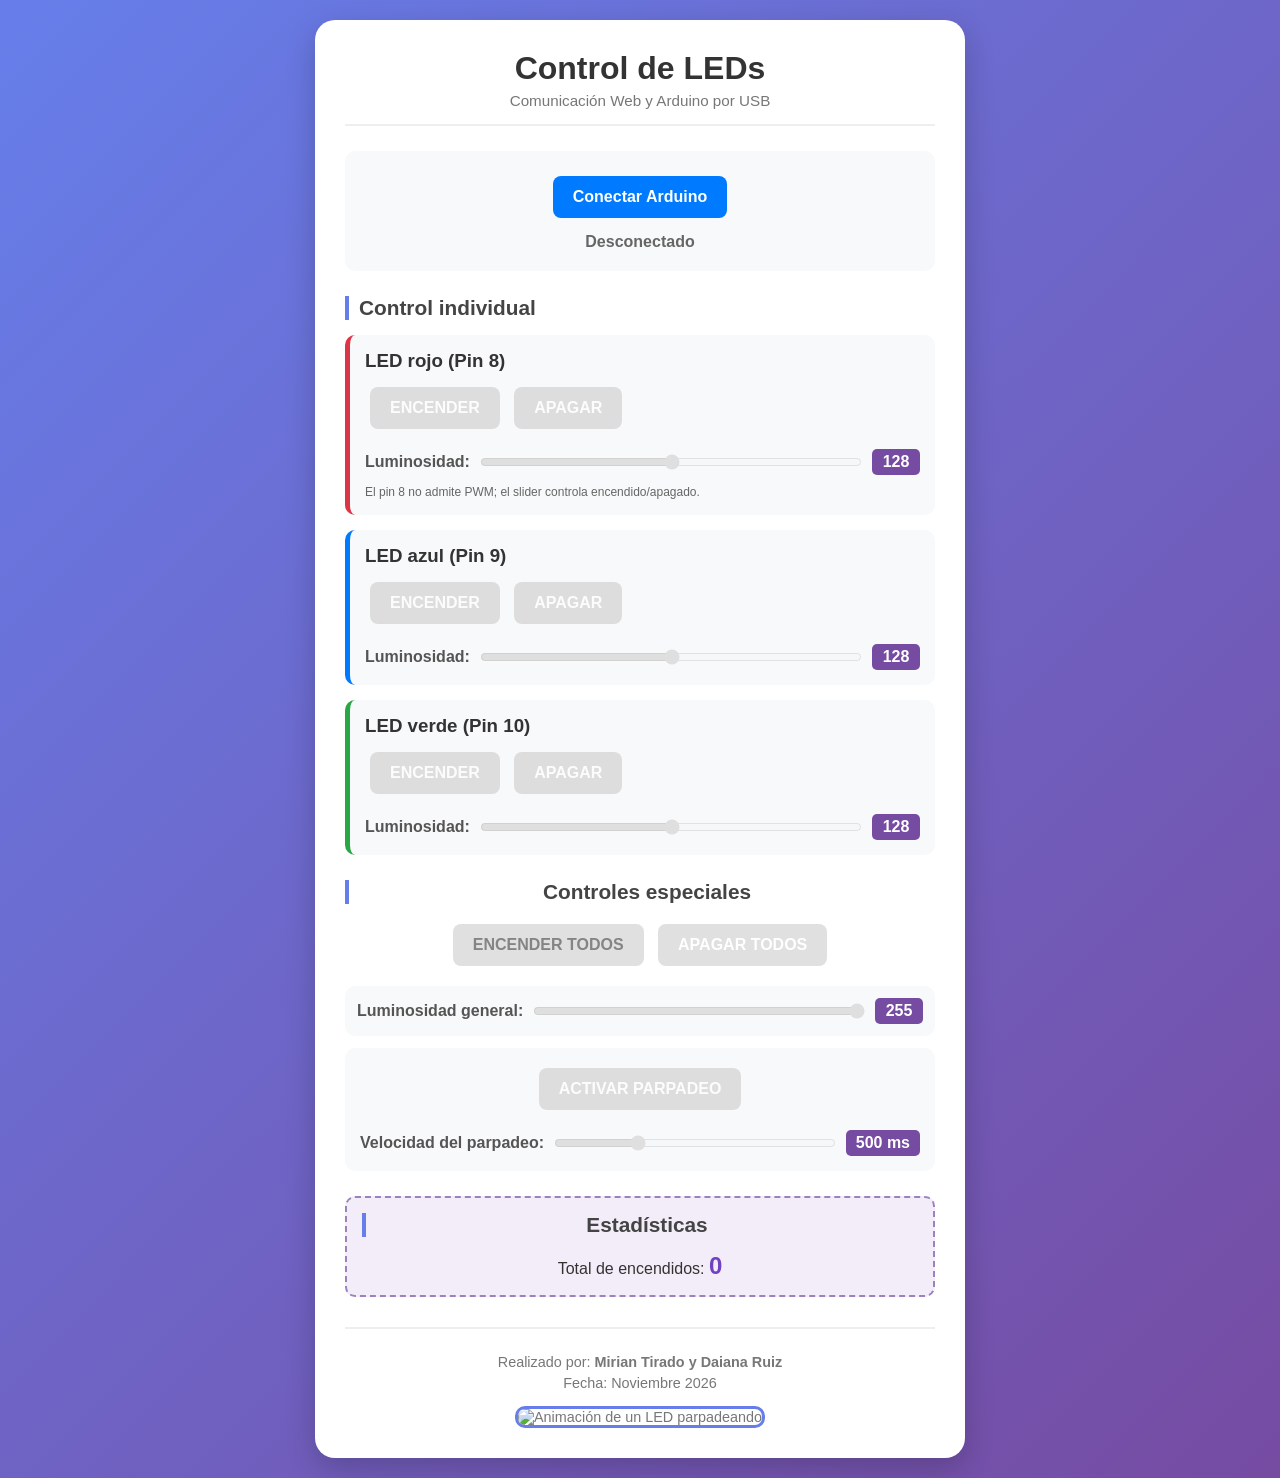
==== commit 9322be40: "Fix pin mapping to red 8, blue 9, green 10 in UI and firmware" ====
--- a/index.html
+++ b/index.html
@@ -21,7 +21,7 @@
         <section class="controles">
             <h2>Control individual</h2>
             <div class="led-control led1">
-                <h3>LED 1 (Pin 9)</h3>
+                <h3>LED rojo (Pin 8)</h3>
                 <button class="btn btn-on" data-cmd="ON1" disabled>ENCENDER</button>
                 <button class="btn btn-off" data-cmd="OFF1" disabled>APAGAR</button>
                 <div class="slider-container">
@@ -29,10 +29,11 @@
                     <input type="range" id="sliderLED1" min="0" max="255" value="128" disabled>
                     <output id="valorLED1">128</output>
                 </div>
+                <small>El pin 8 no admite PWM; el slider controla encendido/apagado.</small>
             </div>
 
             <div class="led-control led2">
-                <h3>LED 2 (Pin 10)</h3>
+                <h3>LED azul (Pin 9)</h3>
                 <button class="btn btn-on" data-cmd="ON2" disabled>ENCENDER</button>
                 <button class="btn btn-off" data-cmd="OFF2" disabled>APAGAR</button>
                 <div class="slider-container">
@@ -43,7 +44,7 @@
             </div>
 
             <div class="led-control led3">
-                <h3>LED 3 (Pin 11)</h3>
+                <h3>LED verde (Pin 10)</h3>
                 <button class="btn btn-on" data-cmd="ON3" disabled>ENCENDER</button>
                 <button class="btn btn-off" data-cmd="OFF3" disabled>APAGAR</button>
                 <div class="slider-container">
--- a/estilos.css
+++ b/estilos.css
@@ -114,6 +114,12 @@
 }
 .master-slider { padding: 12px; background: #f8f9fa; border-radius: 10px; }
 .blink-control { margin-top: 12px; padding: 15px; background: #f8f9fa; border-radius: 10px; }
+small {
+    display: inline-block;
+    margin-top: 10px;
+    color: #666;
+    font-size: 0.75rem;
+}
 
 .controles-especiales { text-align: center; }
 .contador {
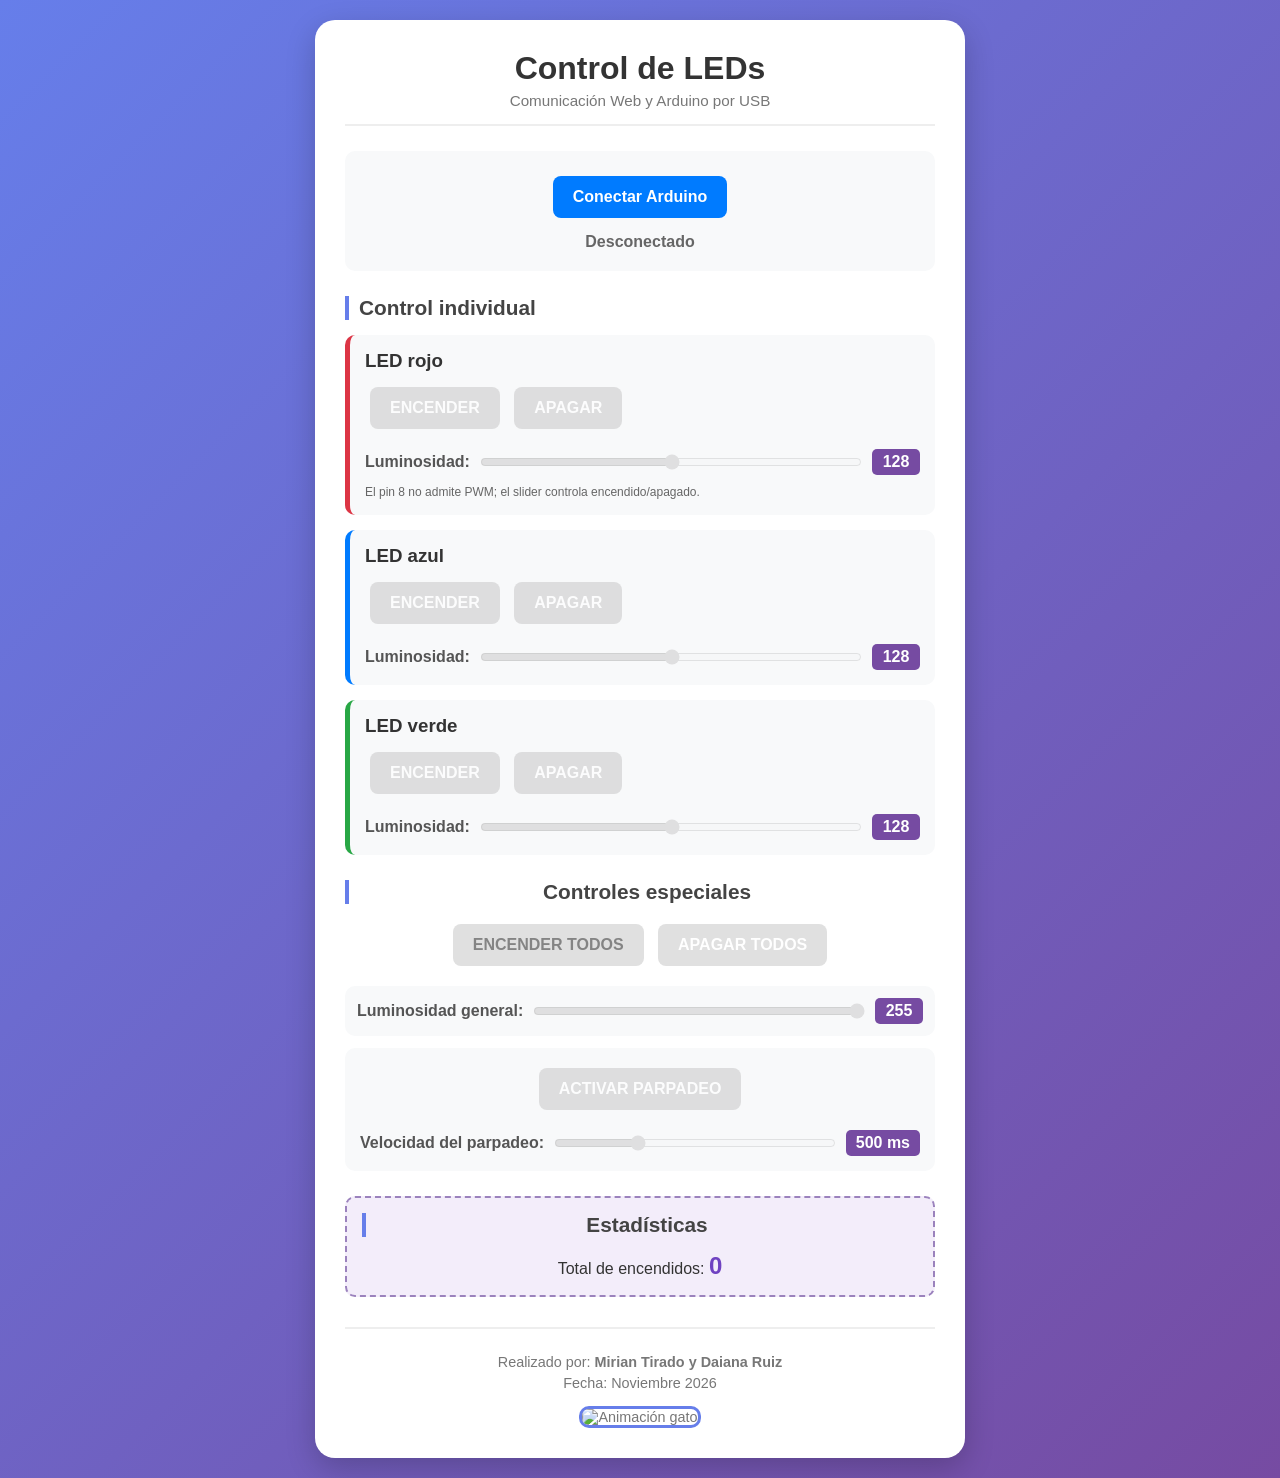
==== commit 753fb187: "Update index.html" ====
--- a/index.html
+++ b/index.html
@@ -21,7 +21,7 @@
         <section class="controles">
             <h2>Control individual</h2>
             <div class="led-control led1">
-                <h3>LED rojo (Pin 8)</h3>
+                <h3>LED rojo</h3>
                 <button class="btn btn-on" data-cmd="ON1" disabled>ENCENDER</button>
                 <button class="btn btn-off" data-cmd="OFF1" disabled>APAGAR</button>
                 <div class="slider-container">
@@ -33,7 +33,7 @@
             </div>
 
             <div class="led-control led2">
-                <h3>LED azul (Pin 9)</h3>
+                <h3>LED azul</h3>
                 <button class="btn btn-on" data-cmd="ON2" disabled>ENCENDER</button>
                 <button class="btn btn-off" data-cmd="OFF2" disabled>APAGAR</button>
                 <div class="slider-container">
@@ -44,7 +44,7 @@
             </div>
 
             <div class="led-control led3">
-                <h3>LED verde (Pin 10)</h3>
+                <h3>LED verde</h3>
                 <button class="btn btn-on" data-cmd="ON3" disabled>ENCENDER</button>
                 <button class="btn btn-off" data-cmd="OFF3" disabled>APAGAR</button>
                 <div class="slider-container">
@@ -84,7 +84,7 @@
         <footer>
             <p>Realizado por: <strong>Mirian Tirado y Daiana Ruiz</strong></p>
             <p>Fecha: Noviembre 2026</p>
-            <img class="gif-footer" src="https://media.giphy.com/media/EICh6TFvKqVtm/giphy.gif" alt="Animación de un LED parpadeando" loading="lazy">
+            <img class="gif-footer" src="https://media.giphy.com/media/v1.Y2lkPTc5MGI3NjExdzhrcXVpdGF2aXY3YzBpbTJtMTJxOGs4NGE4bGFqNzMwMmQxNngxNCZlcD12MV9naWZzX3NlYXJjaCZjdD1n/JIX9t2j0ZTN9S/giphy.giff" alt="Animación gato" loading="lazy">
         </footer>
     </div>
     <script src="script.js"></script>
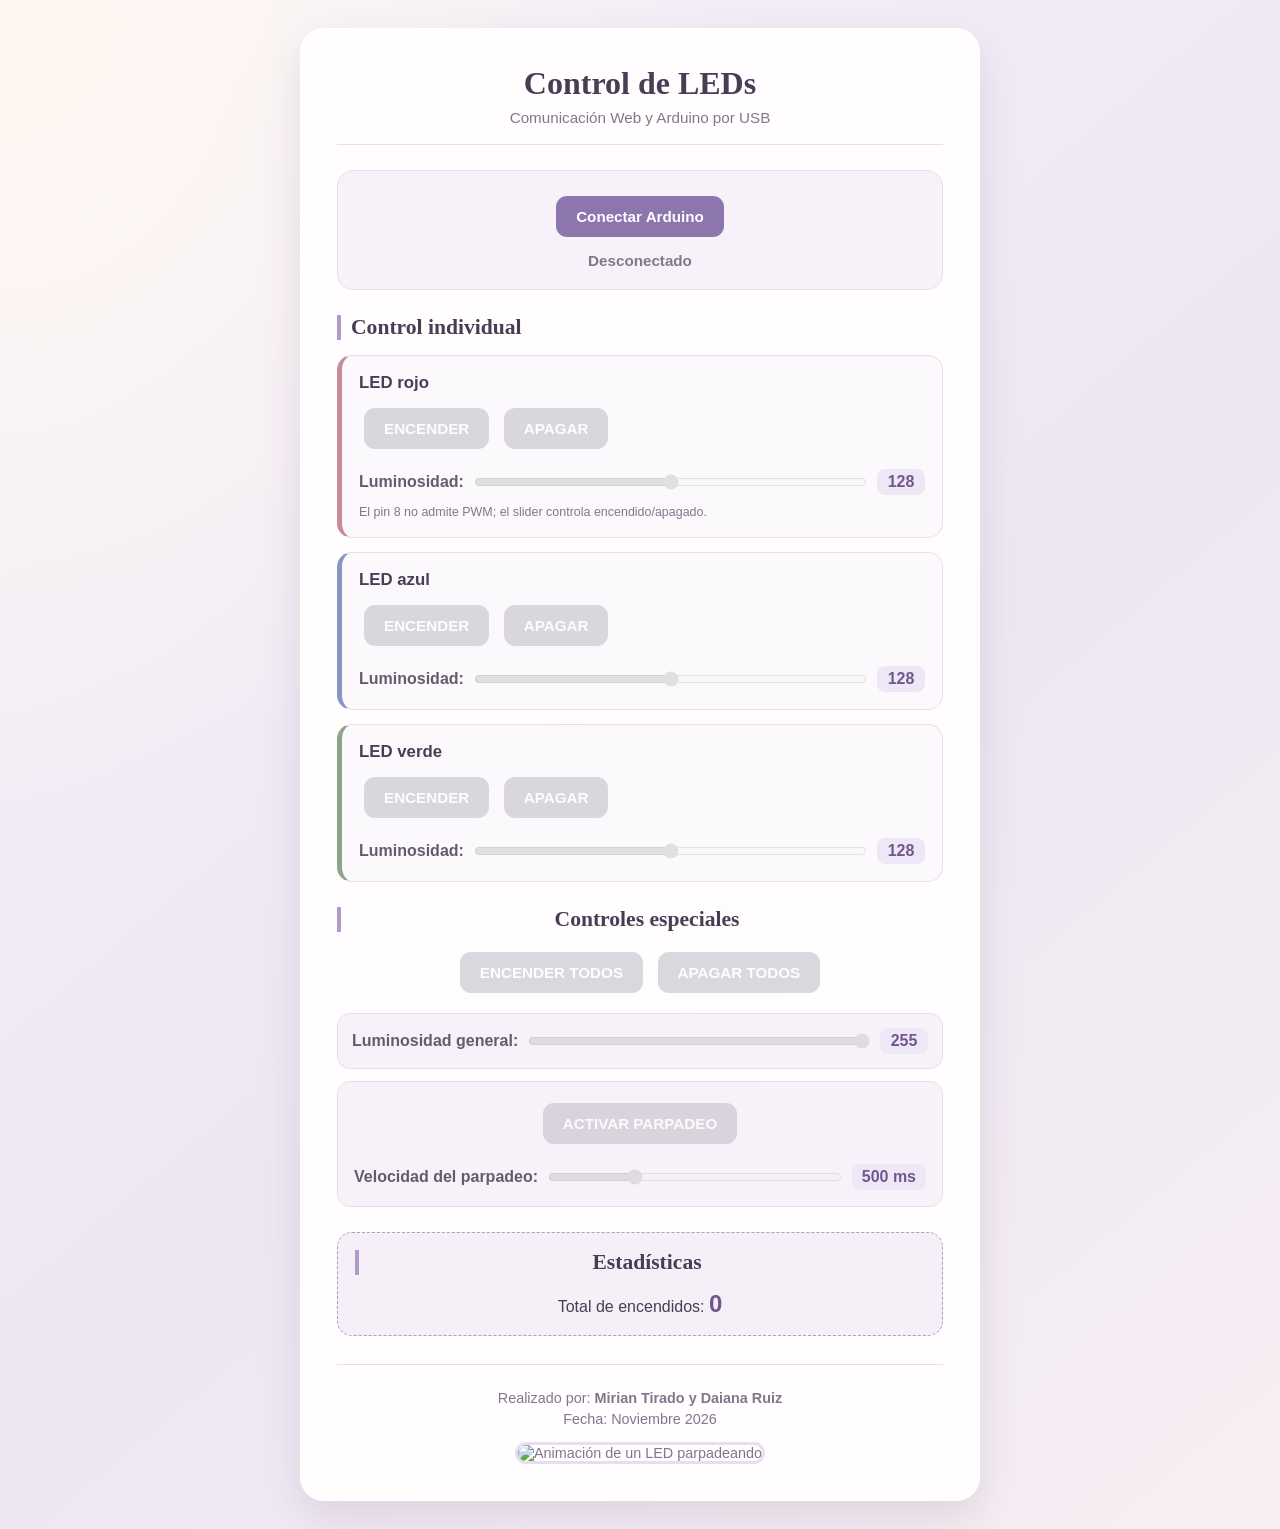
==== commit a16f5578: "Fix blink button integration and make blink command reliable on Arduino" ====
--- a/index.html
+++ b/index.html
@@ -67,7 +67,7 @@
             </div>
 
             <div class="blink-control">
-                <button id="btnBlink" class="btn btn-blink" disabled>ACTIVAR PARPADEO</button>
+                <button id="btnBlink" class="btn btn-blink" data-cmd="BLINK" disabled>ACTIVAR PARPADEO</button>
                 <div class="slider-container">
                     <label for="sliderBlink">Velocidad del parpadeo:</label>
                     <input type="range" id="sliderBlink" min="100" max="1500" step="50" value="500" disabled>
@@ -84,7 +84,7 @@
         <footer>
             <p>Realizado por: <strong>Mirian Tirado y Daiana Ruiz</strong></p>
             <p>Fecha: Noviembre 2026</p>
-            <img class="gif-footer" src="https://media.giphy.com/media/v1.Y2lkPTc5MGI3NjExdzhrcXVpdGF2aXY3YzBpbTJtMTJxOGs4NGE4bGFqNzMwMmQxNngxNCZlcD12MV9naWZzX3NlYXJjaCZjdD1n/JIX9t2j0ZTN9S/giphy.giff" alt="Animación gato" loading="lazy">
+            <img class="gif-footer" src="https://media.giphy.com/media/v1.Y2lkPTc5MGI3NjExdzhrcXVpdGF2aXY3YzBpbTJtMTJxOGs4NGE4bGFqNzMwMmQxNngxNCZlcD12MV9naWZzX3NlYXJjaCZjdD1n/JIX9t2j0ZTN9S/giphy.gif" alt="Animación de un LED parpadeando" loading="lazy">
         </footer>
     </div>
     <script src="script.js"></script>
--- a/estilos.css
+++ b/estilos.css
@@ -4,94 +4,106 @@
     box-sizing: border-box;
 }
 
+:root {
+    --ink: #493d55;
+    --muted: #82768c;
+    --purple: #8d75ad;
+    --purple-dark: #72578f;
+    --lavender: #eee7f5;
+    --line: #e7deeb;
+    --card: #fffdfd;
+}
+
 body {
     font-family: 'Segoe UI', Tahoma, Geneva, Verdana, sans-serif;
-    background: linear-gradient(135deg, #667eea 0%, #764ba2 100%);
+    background: radial-gradient(ellipse at top left, #fff8f1 0, transparent 38%),
+                linear-gradient(140deg, #f8f2fa 0%, #eee7f3 55%, #f7eff3 100%);
     min-height: 100vh;
-    padding: 20px;
+    padding: 28px 16px;
     display: flex;
     justify-content: center;
     align-items: flex-start;
-    color: #333;
+    color: var(--ink);
 }
 
 .container {
-    background: #fff;
-    padding: 30px;
-    border-radius: 20px;
-    box-shadow: 0 10px 30px rgba(0, 0, 0, .2);
-    max-width: 650px;
+    background: rgba(255, 253, 253, .96);
+    padding: clamp(22px, 5vw, 36px);
+    border: 1px solid rgba(255, 255, 255, .9);
+    border-radius: 24px;
+    box-shadow: 0 16px 42px rgba(80, 57, 96, .13);
+    max-width: 680px;
     width: 100%;
 }
 
 header {
     text-align: center;
     margin-bottom: 25px;
-    border-bottom: 2px solid #eee;
-    padding-bottom: 15px;
+    border-bottom: 1px solid var(--line);
+    padding-bottom: 18px;
 }
 
-header h1 { color: #333; font-size: 2rem; }
-.subtitle { color: #777; font-size: .95rem; margin-top: 5px; }
+header h1 { color: var(--ink); font-family: Georgia, serif; font-size: 2rem; }
+.subtitle { color: var(--muted); font-size: .95rem; margin-top: 7px; }
 
 .conexion {
     text-align: center;
     margin-bottom: 25px;
     padding: 20px;
-    background: #f8f9fa;
-    border-radius: 10px;
+    background: #f7f2fa;
+    border: 1px solid var(--line);
+    border-radius: 16px;
 }
 
 .btn {
     padding: 12px 20px;
     margin: 5px;
     border: 0;
-    border-radius: 8px;
+    border-radius: 11px;
     cursor: pointer;
-    font-size: 1rem;
-    font-weight: bold;
+    font-size: .95rem;
+    font-weight: 700;
     color: #fff;
-    transition: all .2s ease;
+    transition: transform .2s ease, box-shadow .2s ease, background .2s ease;
 }
+.btn:hover:not(:disabled) { transform: translateY(-2px); box-shadow: 0 5px 13px rgba(73, 55, 91, .16); }
+.btn:active:not(:disabled) { transform: translateY(0); }
+.btn:focus-visible, input:focus-visible { outline: 3px solid #c8b7dc; outline-offset: 3px; }
+.btn:disabled { background-color: #c9c4ce !important; cursor: not-allowed; opacity: .65; }
+.btn-connect, .btn-blink { background-color: var(--purple); }
+.btn-connect:hover:not(:disabled), .btn-blink:hover:not(:disabled) { background-color: var(--purple-dark); }
+.btn-on { background-color: #75987f; }
+.btn-off { background-color: #bd788a; }
+.btn-all-on { background-color: #aa91c4; }
+.btn-all-off { background-color: #8b8293; }
+.btn-blink.is-active { background-color: #69836f; }
 
-.btn:hover:not(:disabled) {
-    transform: translateY(-2px);
-    box-shadow: 0 4px 8px rgba(0, 0, 0, .2);
-}
-.btn:active:not(:disabled) { transform: translateY(0); }
-.btn:disabled { background-color: #ccc !important; cursor: not-allowed; opacity: .6; }
-.btn-connect { background-color: #007bff; }
-.btn-on { background-color: #28a745; }
-.btn-off { background-color: #dc3545; }
-.btn-all-on { background-color: #ffc107; color: #333; }
-.btn-all-off { background-color: #6c757d; }
-.btn-blink { background-color: #17a2b8; }
-.btn-blink.is-active { background-color: #6f42c1; }
-
-.status-msg { margin-top: 10px; font-size: 1rem; font-weight: bold; color: #666; }
-.status-msg[data-state="connected"] { color: #218838; }
-.status-msg[data-state="error"] { color: #c82333; }
+.status-msg { margin-top: 10px; font-size: .95rem; font-weight: 600; color: var(--muted); }
+.status-msg[data-state="connected"] { color: #52775d; }
+.status-msg[data-state="error"] { color: #a64e68; }
 
 section { margin-bottom: 25px; }
 section h2 {
-    color: #444;
-    font-size: 1.3rem;
+    color: var(--ink);
+    font-family: Georgia, serif;
+    font-size: 1.35rem;
     margin-bottom: 15px;
-    border-left: 4px solid #667eea;
+    border-left: 4px solid #b39bc9;
     padding-left: 10px;
 }
 
 .led-control {
-    background: #f8f9fa;
-    padding: 15px;
-    border-radius: 10px;
-    margin-bottom: 15px;
-    border-left: 5px solid #667eea;
+    background: #fcf9fd;
+    padding: 17px;
+    border: 1px solid var(--line);
+    border-radius: 15px;
+    margin-bottom: 14px;
+    border-left: 5px solid #b39bc9;
 }
-.led-control h3 { margin-bottom: 10px; color: #333; }
-.led1 { border-left-color: #dc3545; }
-.led2 { border-left-color: #007bff; }
-.led3 { border-left-color: #28a745; }
+.led-control h3 { margin-bottom: 10px; color: var(--ink); font-size: 1.05rem; }
+.led1 { border-left-color: #c88999; }
+.led2 { border-left-color: #8797c1; }
+.led3 { border-left-color: #8ca487; }
 
 .slider-container {
     margin-top: 15px;
@@ -100,50 +112,45 @@
     gap: 10px;
     flex-wrap: wrap;
 }
-.slider-container label { font-weight: bold; color: #555; }
-.slider-container input[type="range"] { flex: 1; min-width: 150px; accent-color: #764ba2; }
+.slider-container label { font-weight: 600; color: #655b6e; }
+.slider-container input[type="range"] { flex: 1; min-width: 150px; accent-color: var(--purple); cursor: pointer; }
 .slider-container input:disabled { cursor: not-allowed; opacity: .55; }
 .slider-container output {
-    background: #764ba2;
-    color: #fff;
+    background: var(--lavender);
+    color: var(--purple-dark);
     padding: 4px 10px;
-    border-radius: 5px;
-    font-weight: bold;
+    border-radius: 8px;
+    font-weight: 700;
     min-width: 48px;
     text-align: center;
 }
-.master-slider { padding: 12px; background: #f8f9fa; border-radius: 10px; }
-.blink-control { margin-top: 12px; padding: 15px; background: #f8f9fa; border-radius: 10px; }
-small {
-    display: inline-block;
-    margin-top: 10px;
-    color: #666;
-    font-size: 0.75rem;
-}
+.master-slider { padding: 14px; background: #f7f2fa; border: 1px solid var(--line); border-radius: 13px; }
+.blink-control { margin-top: 12px; padding: 16px; background: #f7f2fa; border: 1px solid var(--line); border-radius: 13px; }
+small { display: inline-block; margin-top: 10px; color: var(--muted); font-size: .78rem; }
 
 .controles-especiales { text-align: center; }
 .contador {
     text-align: center;
-    background: #f3edfa;
-    padding: 15px;
-    border-radius: 10px;
-    border: 2px dashed #9b82bd;
+    background: #f5eff8;
+    padding: 17px;
+    border-radius: 15px;
+    border: 1px dashed #b39bc9;
 }
-.contador-num { font-size: 1.5rem; color: #6f42c1; font-weight: bold; }
+.contador-num { font-size: 1.5rem; color: var(--purple-dark); font-weight: 700; }
 
 footer {
-    margin-top: 30px;
+    margin-top: 28px;
     padding-top: 20px;
-    border-top: 2px solid #eee;
+    border-top: 1px solid var(--line);
     text-align: center;
-    color: #777;
+    color: var(--muted);
     font-size: .9rem;
 }
 footer p { margin: 5px 0; }
-.gif-footer { margin-top: 10px; width: 120px; border-radius: 10px; border: 3px solid #667eea; }
+.gif-footer { margin-top: 10px; width: 120px; border-radius: 12px; border: 3px solid #e8def0; }
 
 @media (max-width: 500px) {
-    header h1 { font-size: 1.5rem; }
+    header h1 { font-size: 1.65rem; }
     .container { padding: 20px; }
     .btn { width: 100%; margin: 5px 0; }
     .slider-container { align-items: stretch; }
